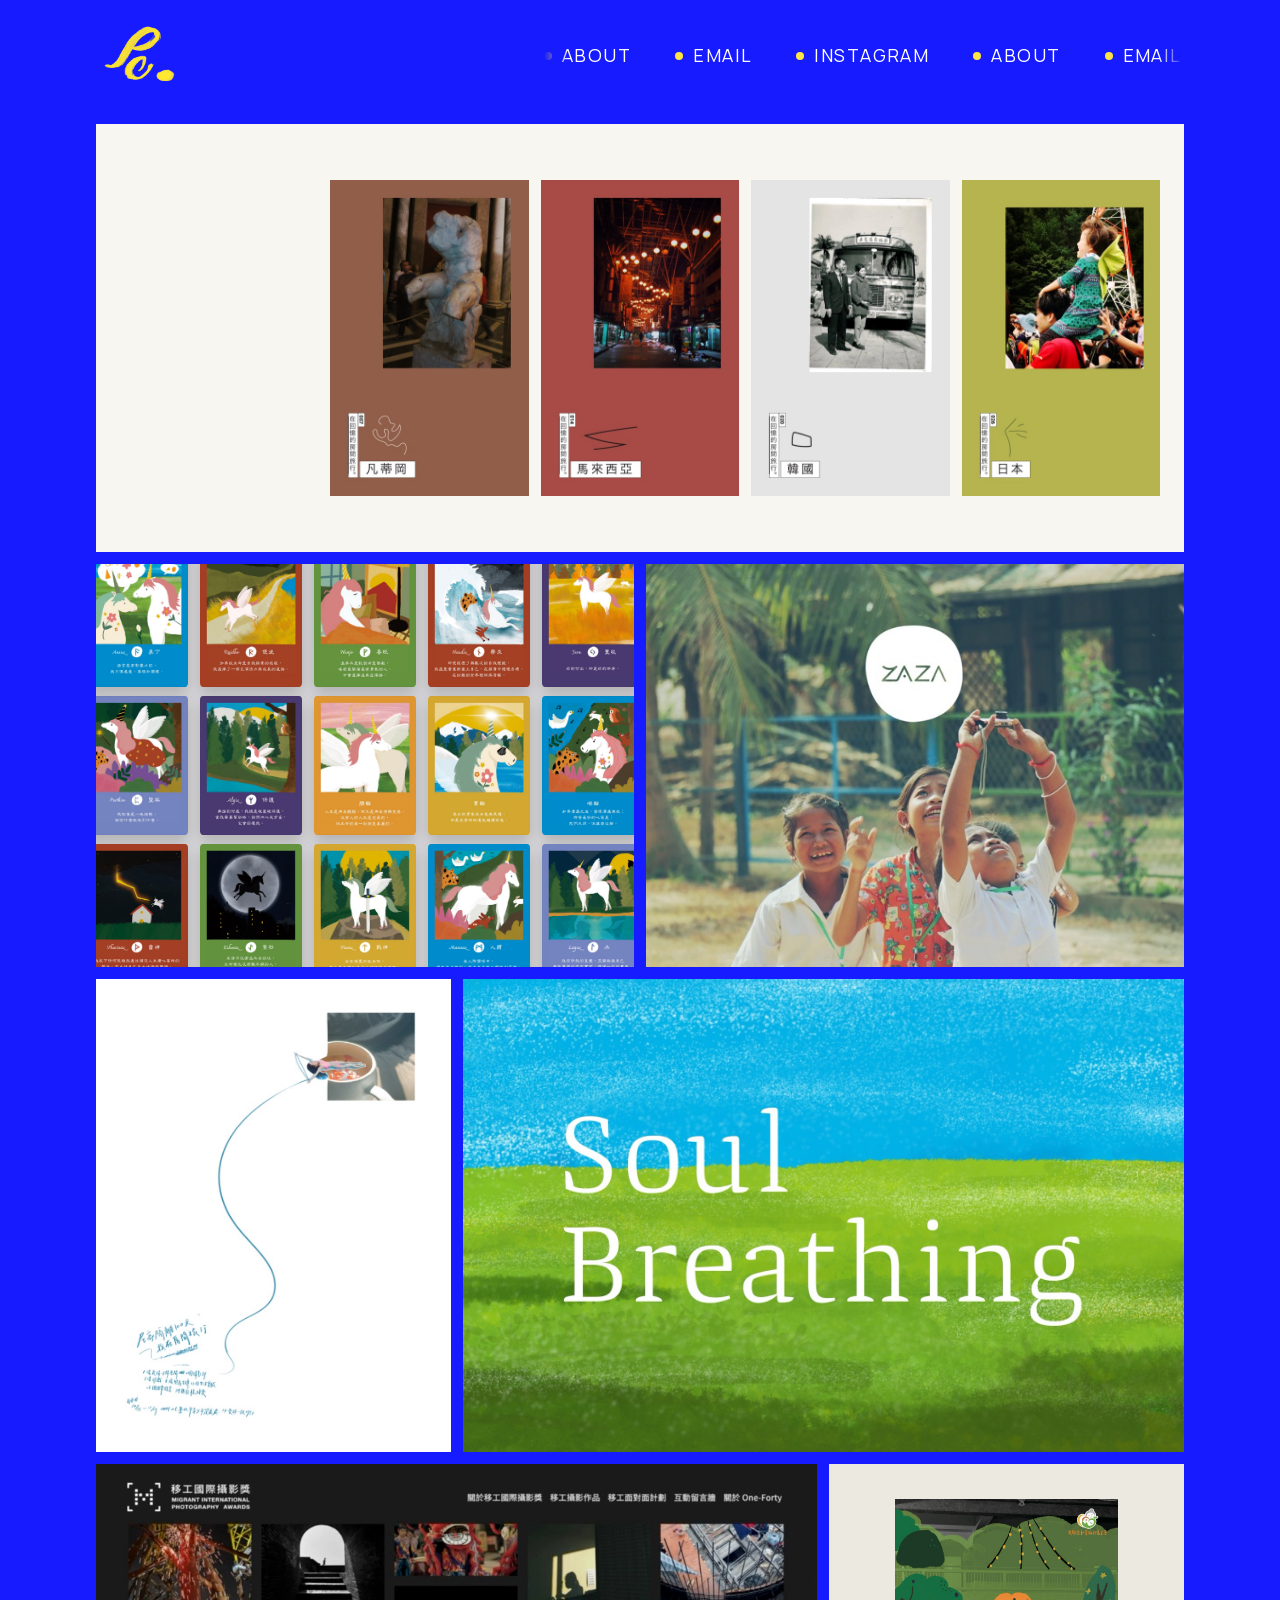
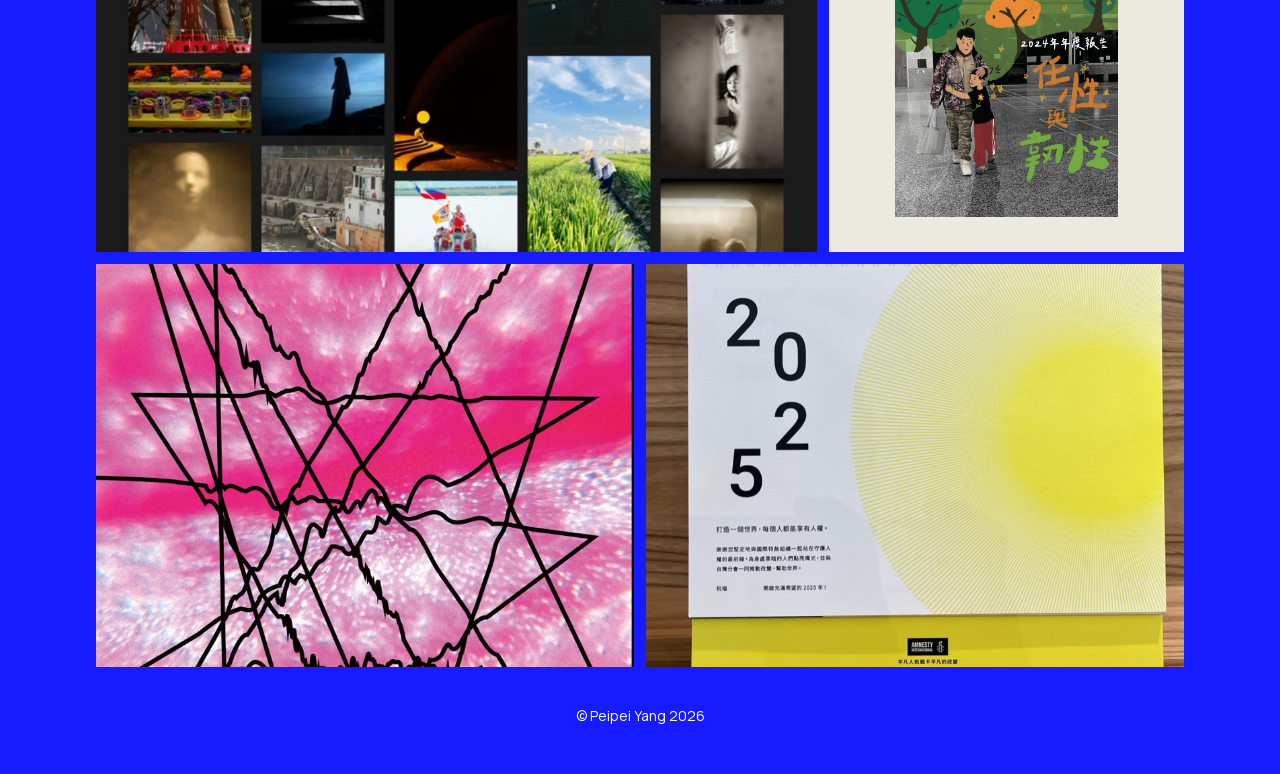
==== docs/index.html @ eb95b76c "Initial portfolio site (static build in docs/) Co-Authored-By: Claude Sonnet 5.5 <noreply@anthropic." ====
<!doctype html>
<html lang="en">
<head>
<meta charset="utf-8">
<meta name="viewport" content="width=device-width, initial-scale=1">
<title>Peipei — Chian-Pei Yang</title>
<meta name="description" content="Chian-Pei Yang (Peipei) is a visual artist and designer based in Taiwan, working across picture books, illustration, publications, exhibitions, and brand design.">
<meta name="theme-color" content="#171bff">
<meta property="og:title" content="Peipei — Chian-Pei Yang">
<meta property="og:description" content="Chian-Pei Yang (Peipei) is a visual artist and designer based in Taiwan, working across picture books, illustration, publications, exhibitions, and brand design.">
<meta property="og:type" content="website">
<link rel="icon" href="assets/brand/favicon.png">
<link rel="stylesheet" href="style.css?v=1795450305">
</head>
<body class="page-home">
<a class="skip-link" href="#main">Skip to content</a>
<header class="site-header"><a class="brand" href="./" aria-label="Peipei, home"><img class="pe" src="assets/brand/pe-still.png" width="88" height="88" alt=""><img class="pe pe-anim" src="assets/brand/pe.gif?v=3" width="88" height="88" alt="" decoding="async"></a><nav class="nav marquee" aria-label="Main"><div class="marquee-track"><div class="marquee-group"><a href="about/"><span class="dot"></span>ABOUT</a><a href="mailto:balalapei@gmail.com"><span class="dot"></span>EMAIL</a><a href="https://www.instagram.com/balalapei/" target="_blank" rel="noopener"><span class="dot"></span>INSTAGRAM</a></div><div class="marquee-group" aria-hidden="true"><a href="about/" tabindex="-1"><span class="dot"></span>ABOUT</a><a href="mailto:balalapei@gmail.com" tabindex="-1"><span class="dot"></span>EMAIL</a><a href="https://www.instagram.com/balalapei/" target="_blank" rel="noopener" tabindex="-1"><span class="dot"></span>INSTAGRAM</a></div><div class="marquee-group" aria-hidden="true"><a href="about/" tabindex="-1"><span class="dot"></span>ABOUT</a><a href="mailto:balalapei@gmail.com" tabindex="-1"><span class="dot"></span>EMAIL</a><a href="https://www.instagram.com/balalapei/" target="_blank" rel="noopener" tabindex="-1"><span class="dot"></span>INSTAGRAM</a></div><div class="marquee-group" aria-hidden="true"><a href="about/" tabindex="-1"><span class="dot"></span>ABOUT</a><a href="mailto:balalapei@gmail.com" tabindex="-1"><span class="dot"></span>EMAIL</a><a href="https://www.instagram.com/balalapei/" target="_blank" rel="noopener" tabindex="-1"><span class="dot"></span>INSTAGRAM</a></div></div></nav></header>
<main id="main">
<h1 class="sr-only">Chian-Pei Yang — Visual artist and designer based in Taiwan</h1><section class="home-grid" aria-label="Work"><div class="home-row"><a class="tile feature" style="grid-column:span 12;--ar:3/1" href="travelling-in-my-room/"><span class="media covers" data-covers="assets/home/cover-01.jpg,assets/home/cover-02.jpg,assets/home/cover-03.jpg,assets/home/cover-04.jpg,assets/home/cover-05.jpg,assets/home/cover-06.jpg,assets/home/cover-07.jpg,assets/home/cover-08.jpg,assets/home/cover-09.jpg,assets/home/cover-10.jpg,assets/home/cover-11.jpg,assets/home/cover-12.jpg,assets/home/cover-13.jpg,assets/home/cover-14.jpg,assets/home/cover-15.jpg,assets/home/cover-16.jpg,assets/home/cover-17.jpg,assets/home/cover-18.jpg,assets/home/cover-19.jpg,assets/home/cover-20.jpg,assets/home/cover-21.jpg,assets/home/cover-22.jpg,assets/home/cover-23.jpg,assets/home/cover-24.jpg,assets/home/cover-25.jpg,assets/home/cover-26.jpg,assets/home/cover-27.jpg,assets/home/cover-28.jpg,assets/home/cover-29.jpg" role="img" aria-label="Several of the books laid out on a table"><span class="book"><img class="on" src="assets/home/cover-01.jpg" alt="" width="420" height="668" fetchpriority="high"><img class="off" alt="" width="420" height="668" aria-hidden="true"></span><span class="book"><img class="on" src="assets/home/cover-07.jpg" alt="" width="420" height="668" ><img class="off" alt="" width="420" height="668" aria-hidden="true"></span><span class="book"><img class="on" src="assets/home/cover-13.jpg" alt="" width="420" height="668" ><img class="off" alt="" width="420" height="668" aria-hidden="true"></span><span class="book"><img class="on" src="assets/home/cover-19.jpg" alt="" width="420" height="668" ><img class="off" alt="" width="420" height="668" aria-hidden="true"></span><span class="book"><img class="on" src="assets/home/cover-25.jpg" alt="" width="420" height="668" ><img class="off" alt="" width="420" height="668" aria-hidden="true"></span></span><span class="label">Travelling in My Room | Art · Book design</span></a></div><div class="home-row"><a class="tile" style="grid-column:span 6;--ar:4/3" href="rune-cards/"><span class="media"><span class="comp grid" style="--ar:4/3;background:#d8d8dc" role="img" aria-label="Rune Healing Cards laid out in three rows"><span class="cf-card" style="--w:19%;--x:-1.90%;--y:-3.83%;--r:0deg"><img src="assets/home/rune-01-480.jpg" alt="" width="480" height="652" loading="lazy"></span><span class="cf-card" style="--w:19%;--x:19.30%;--y:-3.83%;--r:0deg"><img src="assets/home/rune-02-480.jpg" alt="" width="480" height="652" loading="lazy"></span><span class="cf-card" style="--w:19%;--x:40.50%;--y:-3.83%;--r:0deg"><img src="assets/home/rune-03-480.jpg" alt="" width="480" height="652" loading="lazy"></span><span class="cf-card" style="--w:19%;--x:61.70%;--y:-3.83%;--r:0deg"><img src="assets/home/rune-04-480.jpg" alt="" width="480" height="652" loading="lazy"></span><span class="cf-card" style="--w:19%;--x:82.90%;--y:-3.83%;--r:0deg"><img src="assets/home/rune-05-480.jpg" alt="" width="480" height="652" loading="lazy"></span><span class="cf-card" style="--w:19%;--x:-1.90%;--y:32.79%;--r:0deg"><img src="assets/home/rune-06-480.jpg" alt="" width="480" height="652" loading="lazy"></span><span class="cf-card" style="--w:19%;--x:19.30%;--y:32.79%;--r:0deg"><img src="assets/home/rune-07-480.jpg" alt="" width="480" height="652" loading="lazy"></span><span class="cf-card" style="--w:19%;--x:40.50%;--y:32.79%;--r:0deg"><img src="assets/home/rune-09-480.jpg" alt="" width="480" height="652" loading="lazy"></span><span class="cf-card" style="--w:19%;--x:61.70%;--y:32.79%;--r:0deg"><img src="assets/home/rune-10-480.jpg" alt="" width="480" height="652" loading="lazy"></span><span class="cf-card" style="--w:19%;--x:82.90%;--y:32.79%;--r:0deg"><img src="assets/home/rune-11-480.jpg" alt="" width="480" height="652" loading="lazy"></span><span class="cf-card" style="--w:19%;--x:-1.90%;--y:69.41%;--r:0deg"><img src="assets/home/rune-15-480.jpg" alt="" width="480" height="652" loading="lazy"></span><span class="cf-card" style="--w:19%;--x:19.30%;--y:69.41%;--r:0deg"><img src="assets/home/rune-20-480.jpg" alt="" width="480" height="652" loading="lazy"></span><span class="cf-card" style="--w:19%;--x:40.50%;--y:69.41%;--r:0deg"><img src="assets/home/rune-22-480.jpg" alt="" width="480" height="652" loading="lazy"></span><span class="cf-card" style="--w:19%;--x:61.70%;--y:69.41%;--r:0deg"><img src="assets/home/rune-25-480.jpg" alt="" width="480" height="652" loading="lazy"></span><span class="cf-card" style="--w:19%;--x:82.90%;--y:69.41%;--r:0deg"><img src="assets/home/rune-26-480.jpg" alt="" width="480" height="652" loading="lazy"></span></span></span><span class="label">Rune Healing Cards | Art · Illustration</span></a><a class="tile" style="grid-column:span 6;--ar:4/3" href="zaza/"><span class="media"><img src="assets/zaza/cover-2000.jpg" srcset="assets/zaza/cover-800.jpg 800w, assets/zaza/cover-1600.jpg 1600w, assets/zaza/cover-2000.jpg 2000w" sizes="(min-width: 900px) 50vw, 100vw" width="2000" height="1245" alt="" loading="lazy" decoding="async"></span><span class="label">ZAZA Photobook | Design</span></a></div><div class="home-row"><a class="tile" style="grid-column:span 4;--ar:3/4" href="exhibition-visual-design/"><span class="media"><img src="assets/exhibition-visual-design/cover-1875.jpg" srcset="assets/exhibition-visual-design/cover-800.jpg 800w, assets/exhibition-visual-design/cover-1600.jpg 1600w, assets/exhibition-visual-design/cover-1875.jpg 1875w" sizes="(min-width: 900px) 33vw, 100vw" width="1875" height="2500" alt="" loading="lazy" decoding="async"></span><span class="label">Exhibition Visual Design | Design</span></a><a class="tile fill" style="grid-column:span 8;--ar:3/4" href="soul-breathing/"><span class="media"><img src="assets/soul-breathing/cover-2048.jpg" srcset="assets/soul-breathing/cover-800.jpg 800w, assets/soul-breathing/cover-1600.jpg 1600w, assets/soul-breathing/cover-2048.jpg 2048w" sizes="(min-width: 900px) 67vw, 100vw" width="2048" height="2048" alt="" loading="lazy" decoding="async"></span><span class="label">Soul Breathing | Art</span></a></div><div class="home-row"><a class="tile" style="grid-column:span 8;--ar:1280/688" href="migrant-voice-ui/"><span class="media"><video class="autovid" muted loop playsinline preload="none" poster="assets/migrant-voice/wall-loop.jpg" aria-label="The photo wall of the website scrolling" ><source src="assets/migrant-voice/wall-loop.mp4" type="video/mp4"></video></span><span class="label">One-Forty Voice of Migrant Web | Design · Digital</span></a><a class="tile fill" style="grid-column:span 4;--ar:1280/688" href="chen-chou-foundation/"><span class="media padded" style="background:#ece9e1"><img src="assets/chen-chou-foundation/cover-988.jpg" srcset="assets/chen-chou-foundation/cover-800.jpg 800w, assets/chen-chou-foundation/cover-988.jpg 988w" sizes="(min-width: 900px) 33vw, 100vw" width="988" height="1406" alt="" loading="lazy" decoding="async"></span><span class="label">Chen Chou Foundation | Design</span></a></div><div class="home-row"><a class="tile" style="grid-column:span 6;--ar:4/3" href="microscopic-explorations/"><span class="media"><img src="assets/microscopic-explorations/cover-1680.jpg" srcset="assets/microscopic-explorations/cover-800.jpg 800w, assets/microscopic-explorations/cover-1600.jpg 1600w, assets/microscopic-explorations/cover-1680.jpg 1680w" sizes="(min-width: 900px) 50vw, 100vw" width="1680" height="2400" alt="" loading="lazy" decoding="async"></span><span class="label">Microscopic Explorations | Art</span></a><a class="tile" style="grid-column:span 6;--ar:4/3" href="amnesty-calendar/"><span class="media"><img src="assets/amnesty-calendar/cover-1340.jpg" srcset="assets/amnesty-calendar/cover-800.jpg 800w, assets/amnesty-calendar/cover-1340.jpg 1340w" sizes="(min-width: 900px) 50vw, 100vw" width="1340" height="1230" alt="" loading="lazy" decoding="async"></span><span class="label">Amnesty International Taiwan | Design</span></a></div></section>
</main>
<footer class="site-footer">© Peipei Yang 2026</footer>
<script src="main.js?v=1795450305" defer></script>
</body>
</html>
---- docs/style.css ----
@font-face{font-family:'Cormorant Garamond';font-style:normal;font-weight:500;font-display:swap;src:url(fonts/CormorantGaramond-500-latin.woff2) format('woff2');unicode-range:U+0000-00FF, U+0131, U+0152-0153, U+02BB-02BC, U+02C6, U+02DA, U+02DC, U+0304, U+0308, U+0329, U+2000-206F, U+20AC, U+2122, U+2191, U+2193, U+2212, U+2215, U+FEFF, U+FFFD}
@font-face{font-family:'Manrope';font-style:normal;font-weight:400;font-display:swap;src:url(fonts/Manrope-400-latin.woff2) format('woff2');unicode-range:U+0000-00FF, U+0131, U+0152-0153, U+02BB-02BC, U+02C6, U+02DA, U+02DC, U+0304, U+0308, U+0329, U+2000-206F, U+20AC, U+2122, U+2191, U+2193, U+2212, U+2215, U+FEFF, U+FFFD}
@font-face{font-family:'Manrope';font-style:normal;font-weight:600;font-display:swap;src:url(fonts/Manrope-600-latin.woff2) format('woff2');unicode-range:U+0000-00FF, U+0131, U+0152-0153, U+02BB-02BC, U+02C6, U+02DA, U+02DC, U+0304, U+0308, U+0329, U+2000-206F, U+20AC, U+2122, U+2191, U+2193, U+2212, U+2215, U+FEFF, U+FFFD}
:root {
  --bg: #f7f6f1;
  --blue: #171bff;
  --yellow: #ffe546;
  --ink: #1a1b3a;
  --mute: #4a4b6e;
  --white: #ffffff;
  --pad: clamp(20px, 10vw, 260px); /* inner pages: content is 80% of the screen width */
  --pad-home: clamp(20px, 7.5vw, 200px); /* home: 85% */
  --serif: 'Cormorant Garamond', Georgia, 'Times New Roman', serif;
  --sans: 'Manrope', system-ui, -apple-system, 'Segoe UI', sans-serif;
  --header-h: 112px;
  --logo: 88px;
}
* { box-sizing: border-box; }
html { -webkit-text-size-adjust: 100%; }
body {
  margin: 0;
  background: var(--bg);
  color: var(--ink);
  font: 400 16px/1.8 var(--sans);
  -webkit-font-smoothing: antialiased;
}
body.page-about { background: var(--white); }
img, video { display: block; max-width: 100%; height: auto; }
a { color: inherit; }
p { margin: 0; }
h1, h2, h3 { margin: 0; font-weight: 500; }
:focus-visible { outline: 3px solid var(--yellow); outline-offset: 3px; }
.skip-link { position: absolute; left: -999px; top: 0; background: var(--white); color: var(--blue); padding: 8px 14px; z-index: 100; }
.skip-link:focus { left: 8px; top: 8px; }

/* ---------- header ---------- */
.site-header {
  background: var(--blue);
  height: var(--header-h);
  padding: 0 var(--pad);
  display: flex;
  align-items: center;
  gap: 24px;
  position: relative;
  z-index: 20;
}
.brand { position: relative; display: block; width: var(--logo); height: var(--logo); flex: none; }
.brand .pe { position: absolute; inset: 0; width: 100%; height: 100%; object-fit: contain; }

/* scrolling nav (same idea as yuehyueh.co): the links drift right-to-left and pause on hover */
.marquee { flex: 1 1 0; max-width: 640px; margin-left: auto; min-width: 0; overflow: hidden; position: relative;
  -webkit-mask-image: linear-gradient(90deg, transparent, #000 4%, #000 96%, transparent);
  mask-image: linear-gradient(90deg, transparent, #000 4%, #000 96%, transparent); }
.marquee-track { display: flex; width: max-content; animation: marquee 14s linear infinite; will-change: transform; }
.marquee:hover .marquee-track, .marquee:focus-within .marquee-track { animation-play-state: paused; }
.marquee-group { display: flex; flex: none; }
.marquee-group a { color: var(--white); text-decoration: none; display: inline-flex; align-items: center; gap: 10px;
  font-size: 18px; line-height: 1.4; letter-spacing: .08em; padding-right: 44px; white-space: nowrap; }
.marquee-group a:hover, .marquee-group a:focus-visible { text-decoration: underline; text-underline-offset: 5px; }
.marquee .dot { width: 8px; height: 8px; border-radius: 50%; background: var(--yellow); flex: none; }
@keyframes marquee { to { transform: translateX(-25%); } }

/* ---------- shared ---------- */
.wrap { padding-left: var(--pad); padding-right: var(--pad); }
.serif { font-family: var(--serif); font-weight: 500; }
.blue { color: var(--blue); }
.meta { font-size: 14px; letter-spacing: .04em; line-height: 1.35; color: var(--blue); }
figure { margin: 0; }
figure img { width: 100%; border-radius: 0; }

.site-footer { text-align: center; padding: 24px var(--pad) 48px; font-size: 14px; line-height: 1.35; color: var(--mute); }

/* ---------- home ---------- */
body.page-home { background: var(--blue); color: var(--white); }
body.page-home .site-header { padding: 0 var(--pad-home); }
body.page-home .site-footer { color: var(--white); padding-top: 40px; }
.sr-only { position: absolute; width: 1px; height: 1px; overflow: hidden; clip: rect(0 0 0 0); white-space: nowrap; }
.home-grid { padding: 12px var(--pad-home) 0; display: flex; flex-direction: column; gap: 12px; }
.home-row { display: grid; grid-template-columns: repeat(12, minmax(0, 1fr)); gap: 12px; align-items: stretch; }
.tile { position: relative; display: flex; flex-direction: column; color: var(--white); text-decoration: none; }
.tile .media { position: relative; display: block; overflow: hidden; aspect-ratio: var(--ar); background: rgba(255, 255, 255, .12); }
.tile.fill .media { aspect-ratio: auto; flex: 1; }
.tile .media.padded > img { inset: 9% 12%; width: 76%; height: 82%; object-fit: contain; }
.tile .media > img { position: absolute; inset: 0; width: 100%; height: 100%; object-fit: cover; transition: transform .6s ease; }
a.tile:hover .media > img, a.tile:focus-visible .media > img { transform: scale(1.02); }
/* hover caption: a small pill that fades in at the bottom-left of the image (as on roingchen.com) */
.tile .label { position: absolute; left: 20px; bottom: 10px; max-width: calc(100% - 40px); padding: 5px 12px; border-radius: 15px;
  background: var(--yellow); color: var(--blue); font-size: 15px; line-height: 1.4; opacity: 0; transition: opacity .4s; pointer-events: none; }
.tile:hover .label, .tile:focus-visible .label, .tile.empty .label { opacity: 1; }
.tile.empty .media { border: 1px dashed rgba(255, 255, 255, .55); }
.tile.empty .no { position: absolute; top: 12px; left: 16px; font-family: var(--serif); font-size: 40px; line-height: 1; color: var(--yellow); }

/* animated hero: five books that swap covers one at a time */
.media.covers { position: relative; overflow: hidden; aspect-ratio: auto; width: 100%; background: #f7f6f1; display: flex; justify-content: center; align-items: center; gap: 12px; padding: 56px 24px; }
.media.flatlay, .comp { background-color: #efede8;
  background-image: repeating-linear-gradient(0deg, rgba(60, 50, 30, .018) 0 1px, transparent 1px 3px), repeating-linear-gradient(90deg, rgba(60, 50, 30, .018) 0 1px, transparent 1px 3px); }
.comp { position: relative; display: block; overflow: hidden; aspect-ratio: var(--ar, 4 / 3); }
.fl-grid { position: absolute; left: -20%; top: -30%; width: 140%; display: grid; grid-template-columns: repeat(5, 1fr); gap: 3%; transform: rotate(-11deg); transform-origin: center; }
.fl-card, .cf-card { display: block; aspect-ratio: 595 / 808; border-radius: 3%; overflow: hidden; box-shadow: 0 6px 14px rgba(40, 30, 20, .22); background: #ddd; }
.fl-card img, .cf-card img { display: block; width: 100%; height: 100%; object-fit: cover; }
.fl-box { display: block; aspect-ratio: 595 / 808; transform: scale(1.32); position: relative; z-index: 2; border-radius: 1.5%; overflow: hidden; box-shadow: 0 14px 30px rgba(40, 30, 20, .4); }
.fl-box img { display: block; width: 100%; height: 100%; object-fit: cover; }
.cf-card { position: absolute; width: var(--w); left: var(--x); top: var(--y); transform: rotate(var(--r, 0deg)); transform-origin: var(--o, 50% 50%); }
.book { position: relative; flex: 1 1 0; min-width: 0; max-width: 260px; aspect-ratio: 420 / 668; }
.book img { position: absolute; inset: 0; width: 100%; height: 100%; object-fit: cover; opacity: 0; transition: opacity .9s ease; }
.book img.on { opacity: 1; }


/* ---------- project page ---------- */
.backlink { padding: 28px var(--pad) 0; font-size: 15px; line-height: 1.35; }
.backlink a { color: var(--blue); text-decoration: none; }
.backlink a:hover { text-decoration: underline; text-underline-offset: 4px; }
.project-head { display: grid; grid-template-columns: minmax(0, 1fr) minmax(0, 1fr); gap: 48px; align-items: end; padding: 28px var(--pad) 44px; }
.project-head h1 { font-family: var(--serif); font-weight: 500; font-size: clamp(52px, 6.25vw, 90px); line-height: .86; letter-spacing: -.025em; color: var(--blue); }
.project-head .intro { display: flex; flex-direction: column; gap: 20px; padding-bottom: 8px; }
.project-head .intro p:not(.status):not(.meta) { font-size: 20px; line-height: 1.6; }
.status { align-self: flex-start; font-size: 13px; letter-spacing: .06em; text-transform: uppercase; color: var(--blue); border: 1px solid var(--blue); border-radius: 999px; padding: 2px 12px; line-height: 1.6; }
.project-head h1.title-sm { font-size: clamp(44px, 5vw, 72px); }
.project-head h1.title-md { font-size: clamp(48px, 5.55vw, 80px); }
.hero { padding: 0 var(--pad); }
.info { display: grid; grid-template-columns: 366fr 762fr; gap: 56px; padding: 96px var(--pad) 44px; }
.info h2 { font-family: var(--serif); font-size: clamp(32px, 3.33vw, 48px); line-height: 1; color: var(--blue); }
.info .body { max-width: 620px; display: flex; flex-direction: column; gap: 18px; line-height: 1.8; }
.small-lines { font-size: 14px; line-height: 1.9; margin-top: 18px; }
.small-lines strong, .credits strong { font-weight: 600; }
.block { padding: 0 var(--pad); margin-top: 32px; }
.block.wide figure { margin-left: auto; margin-right: auto; }
.block.offset figure { margin-left: auto; }
.block.row { display: grid; grid-template-columns: repeat(var(--cols, 2), minmax(0, 1fr)); gap: 20px; align-items: start; }
.block.intro { margin-top: 0; padding-top: 88px; padding-bottom: 8px; display: flex; flex-direction: column; gap: 16px; }
.block.intro h2 { font-family: var(--serif); font-size: clamp(32px, 3.33vw, 48px); line-height: 1; color: var(--blue); }
.block.intro p { max-width: 520px; font-size: 17px; line-height: 1.7; }
.panel-box { display: flex; align-items: center; justify-content: center; aspect-ratio: var(--ar, 1184 / 360); padding: 2%; }
.panel-box img { width: 41%; height: auto; max-height: 100%; object-fit: contain; }
.cardgrid { display: grid; grid-template-columns: repeat(5, minmax(0, 1fr)); gap: 20px 16px; }
.cg-card { display: block; border-radius: 3%; overflow: hidden; box-shadow: 0 3px 9px rgba(40, 30, 20, .16); aspect-ratio: 595 / 808; background: #ddd; }
.cg-card img { display: block; width: 100%; height: 100%; object-fit: cover; }
.swatches { display: grid; grid-template-columns: repeat(4, minmax(0, 1fr)); gap: 20px; }
.swatch { display: flex; flex-direction: column; gap: 10px; }
.swatch .chip { display: block; height: 140px; }
.swlabel { font-size: 13px; line-height: 1.4; }
.mock-box { display: flex; align-items: center; justify-content: center; gap: 6.1%; aspect-ratio: 1184 / 640; }
.mock-im { display: block; }
.mock-im img { width: 100%; height: auto; }
.hero-covers { margin-top: 0; }
.credits { display: grid; grid-template-columns: minmax(0, 1fr) minmax(0, 1fr); gap: 56px; padding: 96px var(--pad) 40px; font-size: 14px; line-height: 1.9; }
.prevnext { display: flex; justify-content: space-between; gap: 24px; padding: 28px var(--pad); font-size: 16px; line-height: 1.4; }
.prevnext a { color: var(--blue); text-decoration: none; }
.prevnext a:hover { text-decoration: underline; text-underline-offset: 4px; }
.prevnext .next { margin-left: auto; text-align: right; }

/* videos */
.tile .media > video { position: absolute; inset: 0; width: 100%; height: 100%; object-fit: cover; }
.autovid { display: block; width: 100%; height: 100%; object-fit: cover; background: #000; transform: scale(1.02); } /* the 2% zoom hides the light edge line the screen recordings have */
.vidblock figure { overflow: hidden; }
.vidblock figure { aspect-ratio: var(--ar, 16 / 9); background: #000; }
.vidblock.bleed { padding-left: 0; padding-right: 0; }
/* laptop and phone drawn in CSS: thin bezels, camera, aluminium base; the phone overlaps the laptop's lower right */
.devices .stage { position: relative; padding-bottom: 5%; }
.laptop { width: 84%; margin: 0; }
.devices.solo .laptop { width: 100%; }
.laptop .lid { position: relative; background: #0b0b0d; border-radius: 12px 12px 3px 3px; padding: 1.1% 1.1% 1.5%; box-shadow: inset 0 0 0 1px #3a3a3e; }
.laptop .lscreen { aspect-ratio: var(--ar); background: #000; border-radius: 4px; overflow: hidden; }
.laptop .cam { position: absolute; left: 50%; top: .55%; width: 5px; height: 5px; margin-left: -2px; border-radius: 50%; background: #25252a; }
.laptop .lbase { position: relative; height: 13px; margin: 0 -4%; background: linear-gradient(#d9d9dc 0, #b4b4b9 55%, #8c8c92 100%); border-radius: 0 0 16px 16px / 0 0 12px 12px; box-shadow: 0 18px 30px rgba(0, 0, 0, .55); }
.laptop .lbase i { position: absolute; left: 50%; top: 0; width: 14%; height: 5px; margin-left: -7%; background: #9d9da2; border-radius: 0 0 8px 8px; }
/* iPhone 16 style: thin titanium frame, Dynamic Island, side buttons */
.phone { position: absolute; right: 0; bottom: 0; width: 17%; margin: 0; padding: .5%; background: #101012;
  border-radius: 15% / 7.1%; box-shadow: inset 0 0 0 1.5px #6e6e74, 0 0 0 1px #2b2b2f, 0 22px 44px rgba(0, 0, 0, .65); }
.phone::before { content: ""; position: absolute; left: -1.6%; top: 14%; width: 1.6%; height: 5%; background: #3a3a3f; border-radius: 2px 0 0 2px;
  box-shadow: 0 130% 0 #3a3a3f, 0 250% 0 #3a3a3f; }
.phone::after { content: ""; position: absolute; right: -1.6%; top: 22%; width: 1.6%; height: 10%; background: #3a3a3f; border-radius: 0 2px 2px 0; }
.phone .pscreen { aspect-ratio: var(--ar); background: #000; border-radius: 12.6% / 6%; overflow: hidden; }
.phone .island { position: absolute; left: 50%; top: 2.2%; width: 28%; height: 2.6%; margin-left: -14%; background: #000; border-radius: 99px; z-index: 2; }
@media (max-width: 700px) {
  .laptop { width: 100%; }
  .phone { position: relative; width: 40%; margin: -12% 4% 0 auto; right: auto; }
  .devices .stage { padding-bottom: 0; }
}

/* dark project pages */
body.page-dark { background: #0a0a0a; color: #ececec; }
body.page-dark .backlink a, body.page-dark .prevnext a, body.page-dark .meta { color: var(--yellow); }
body.page-dark .project-head h1, body.page-dark .info h2, body.page-dark .block.intro h2 { color: #fff; }
body.page-dark .site-footer { color: #9a9a9e; }

/* photo carousel (crossfade) */
.carousel { position: relative; aspect-ratio: var(--ar, 3 / 2); overflow: hidden; background: #ddd; }
.carousel .slide { position: absolute; inset: 0; opacity: 0; transition: opacity 1s ease; }
.carousel .slide.on { opacity: 1; }
.carousel .slide img { width: 100%; height: 100%; object-fit: cover; }
.dots { position: absolute; left: 0; right: 0; bottom: 14px; display: flex; justify-content: center; gap: 10px; }
.dots button { width: 10px; height: 10px; padding: 0; border-radius: 50%; border: 0; background: rgba(255, 255, 255, .55); cursor: pointer; }
.dots button.on { background: var(--blue); box-shadow: 0 0 0 2px #fff; }

/* card fan: a hand of cards; one at a time is "drawn" up out of the fan, then slips back */
.stack { position: relative; aspect-ratio: 16 / 9; background: #15513e; overflow: hidden; --k: 1; --cw: 21%; }
.scard { position: absolute; left: 50%; top: 27%; width: var(--cw); aspect-ratio: 595 / 808; margin-left: calc(var(--cw) / -2);
  transform-origin: 50% 190%; transform: rotate(calc(var(--a) * var(--k))); transition: transform .9s cubic-bezier(.3, .7, .2, 1); cursor: pointer; }
.scard .face { position: absolute; inset: 0; display: block; border-radius: 3%; overflow: hidden; background: #234;
  box-shadow: 0 6px 18px rgba(0, 0, 0, .35); transition: transform .9s cubic-bezier(.3, .7, .2, 1), box-shadow .9s, filter .6s; transform-origin: 50% 70%; }
.scard .face img { width: 100%; height: 100%; object-fit: cover; }
.scard.drawn { transform: rotate(0deg); z-index: 50 !important; }
.scard.drawn .face { transform: translateY(-16%) scale(1.32); box-shadow: 0 18px 40px rgba(0, 0, 0, .5); }
.stack.has-drawn .scard:not(.drawn) .face { filter: brightness(.72); }
@media (max-width: 700px) {
  .stack { aspect-ratio: 4 / 3; --k: .8; --cw: 29%; }
  .scard { top: 24%; }
}

/* ---------- about: three columns with a small photo in the third (as on roingchen.com/about) ---------- */
.about-main { display: grid; grid-template-columns: minmax(0, 1fr) minmax(0, 1.15fr) minmax(0, .85fr);
  grid-template-areas: "head bio photo" "ed exp proj"; column-gap: clamp(24px, 3.4vw, 48px); row-gap: clamp(44px, 6vw, 80px);
  align-items: start; padding: clamp(32px, 5.6vw, 72px) var(--pad) clamp(56px, 7.5vw, 96px); }
.ag-head { grid-area: head; display: flex; flex-direction: column; gap: 16px; }
.ag-bio { grid-area: bio; }
.portrait { grid-area: photo; width: 100%; aspect-ratio: 3 / 4; background: #eeeef1; display: flex; align-items: center; justify-content: center; color: var(--mute); font-size: 14px; letter-spacing: .04em; }
.portrait img { width: 100%; height: 100%; object-fit: cover; object-position: 50% 50%; }
.s-ed { grid-area: ed; } .s-exp { grid-area: exp; } .s-proj { grid-area: proj; }
.ag-head h1 { font-family: var(--serif); font-size: clamp(40px, 4.4vw, 64px); line-height: .9; letter-spacing: -.025em; color: var(--blue); }
.ag-head .name { font-size: 18px; line-height: 1.5; margin-top: 8px; }
.ag-head .sub { line-height: 1.6; }
.ag-head .role { font-size: 14px; line-height: 1.6; color: var(--mute); margin-top: -8px; }
.links { display: flex; flex-direction: column; gap: 4px; margin-top: 8px; }
.links a { color: var(--blue); text-decoration: underline; text-underline-offset: 4px; width: fit-content; }
.bio { display: flex; flex-direction: column; gap: 16px; }
.about-section { display: flex; flex-direction: column; gap: 14px; border-top: 1px solid #d9d9e3; padding-top: 14px; }
.about-section h2 { font-family: var(--serif); font-size: 26px; line-height: 1; color: var(--blue); margin-bottom: 4px; }
.row { display: flex; flex-direction: column; gap: 2px; }
.row .t { font-size: 15px; font-weight: 600; line-height: 1.45; }
.row .d { font-size: 14px; line-height: 1.6; color: var(--mute); }
.row .t a { color: var(--blue); text-underline-offset: 4px; }

/* ---------- responsive ---------- */
@media (max-width: 900px) {
  .project-head { grid-template-columns: 1fr; gap: 20px; padding: 20px var(--pad) 28px; align-items: start; }
  .info { grid-template-columns: 1fr; gap: 16px; padding-top: 56px; }
  .credits { grid-template-columns: 1fr; gap: 16px; padding-top: 56px; }
  .about-main { grid-template-columns: minmax(0, 1fr) minmax(0, 1fr); grid-template-areas: "head photo" "bio bio" "ed exp" "proj proj"; }
}
@media (max-width: 700px) {
  :root { --header-h: 72px; --logo: 56px; --pad: clamp(20px, 6vw, 40px); --pad-home: clamp(16px, 4vw, 28px); }
  body { font-size: 16px; line-height: 1.8; }
  .marquee-group a { font-size: 16px; padding-right: 40px; }
  .home-row { grid-template-columns: 1fr; }
  .home-row .tile { grid-column: auto !important; }
  .home-row .tile .media { aspect-ratio: 4 / 3; }
  .home-row .tile.fill .media { aspect-ratio: 4 / 3; flex: none; }
  .media.covers { aspect-ratio: auto; padding: 28px 14px; gap: 8px; }
  .book:nth-child(n+4) { display: none; }
  .project-head .intro p:not(.status):not(.meta) { font-size: 17px; }
  .meta { font-size: 13px; }
  .small-lines, .credits { font-size: 14px; }
  .block.row { grid-template-columns: minmax(0, 1fr); gap: 24px; }
  .swatches { grid-template-columns: repeat(2, minmax(0, 1fr)); }
  .cardgrid { grid-template-columns: repeat(3, minmax(0, 1fr)); gap: 12px; }
  .swatch .chip { height: 96px; }
  .block.row[style*="--cols:3"], .block.row[style*="--cols:5"] { grid-template-columns: repeat(2, minmax(0, 1fr)); gap: 16px; }
  .block.wide figure, .block.offset figure { width: 100% !important; }
  .block.intro { padding-top: 56px; }
  .block.intro p { font-size: 16px; }
  .prevnext { font-size: 14px; }
  .about-main { grid-template-columns: minmax(0, 1fr); grid-template-areas: "head" "photo" "bio" "ed" "exp" "proj"; }
  .portrait { max-width: 240px; }
  .ag-head h1 { font-size: 48px; }
}
@media (prefers-reduced-motion: reduce) {
  .brand .pe-anim { display: none; }
  .tile .media > img, .tile .label { transition: none; }
}

/* touch and small screens have no hover: show the caption under the image */
@media (hover: none), (max-width: 700px) {
  .tile .label { position: static; opacity: 1; background: none; color: var(--white); padding: 8px 0 0; max-width: none; border-radius: 0; font-size: 14px; letter-spacing: .02em; }
}
@media (prefers-reduced-motion: reduce) {
  .marquee-track { animation: none; }
  .marquee { -webkit-mask-image: none; mask-image: none; overflow: visible; }
  .marquee-group[aria-hidden="true"] { display: none; }
  .book img { transition: none; }
  .carousel .slide, .scard, .scard .face { transition: none; }
  .autovid { }
}
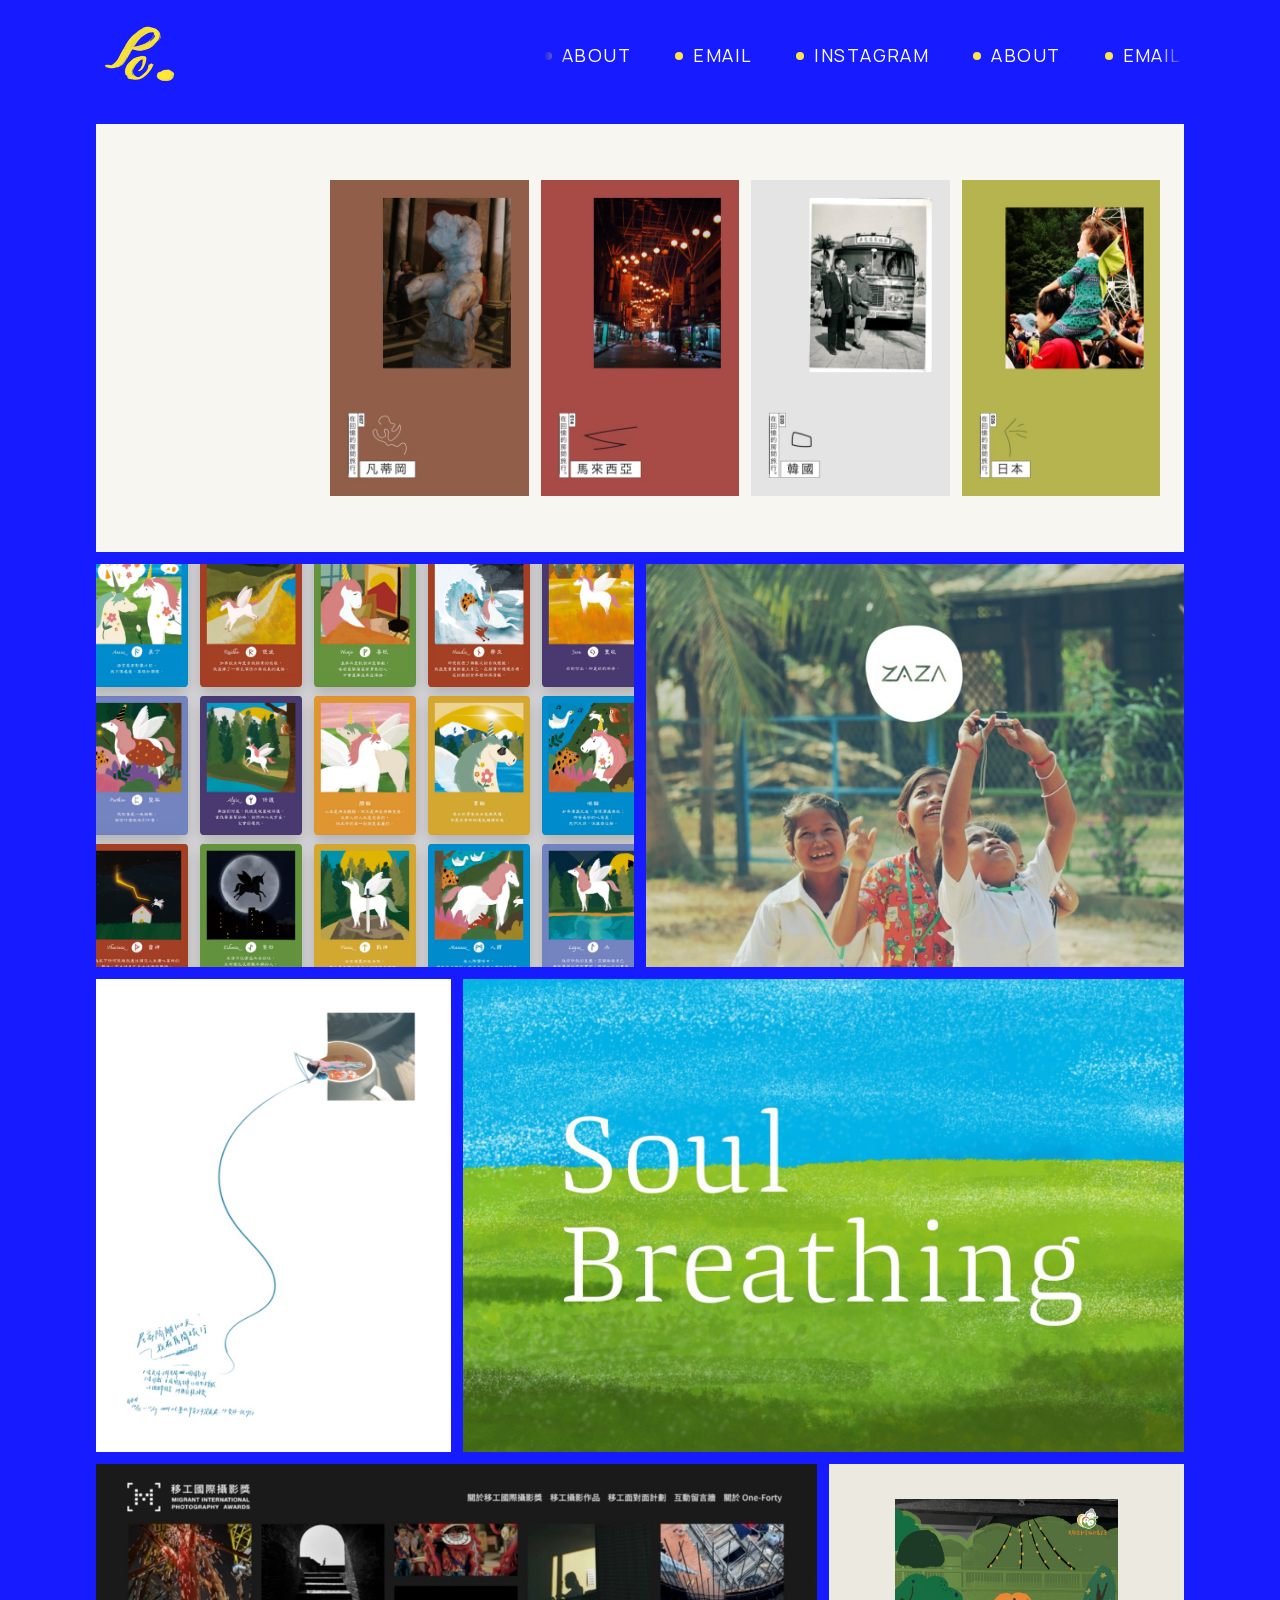
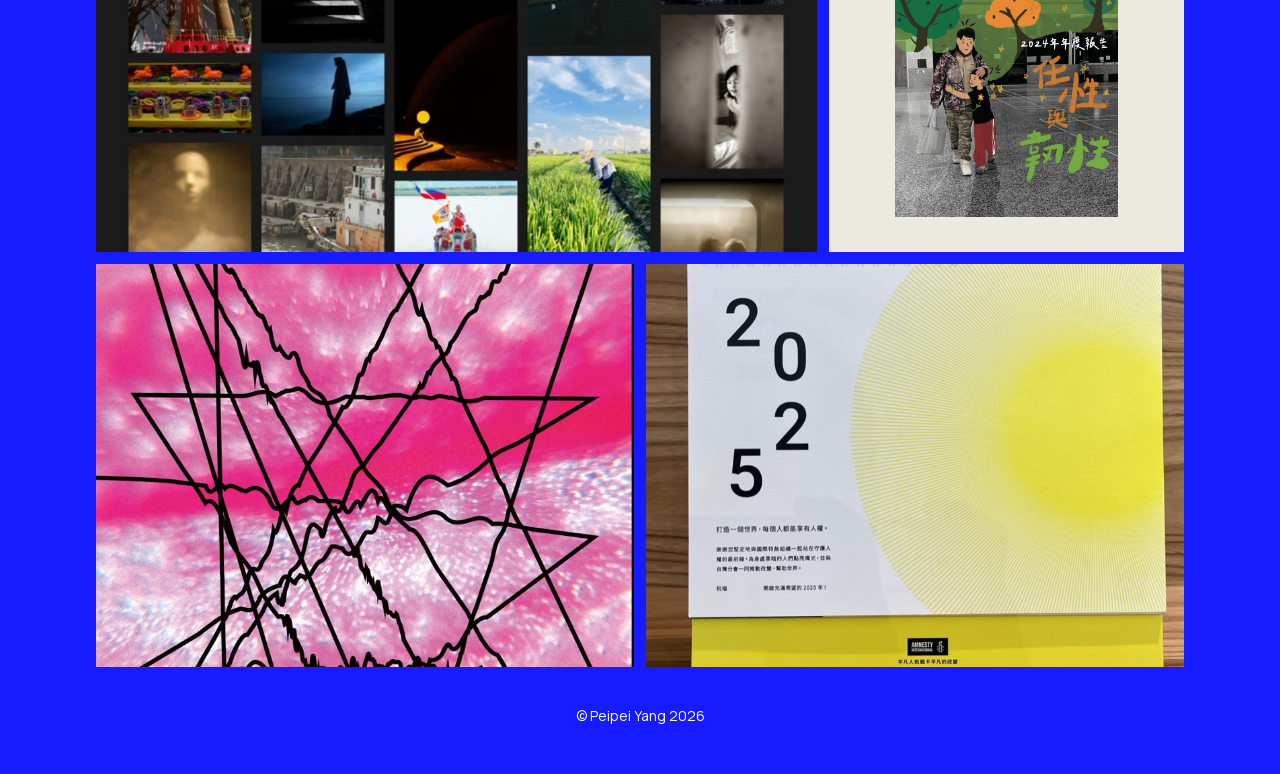
==== commit 43479baa: "Compress site: smaller videos, logo GIF and image variants Co-Authored-By: Claude Sonnet 5.5 <norepl" ====
--- a/docs/index.html
+++ b/docs/index.html
@@ -10,15 +10,15 @@
 <meta property="og:description" content="Chian-Pei Yang (Peipei) is a visual artist and designer based in Taiwan, working across picture books, illustration, publications, exhibitions, and brand design.">
 <meta property="og:type" content="website">
 <link rel="icon" href="assets/brand/favicon.png">
-<link rel="stylesheet" href="style.css?v=1795450305">
+<link rel="stylesheet" href="style.css?v=1795452958">
 </head>
 <body class="page-home">
 <a class="skip-link" href="#main">Skip to content</a>
 <header class="site-header"><a class="brand" href="./" aria-label="Peipei, home"><img class="pe" src="assets/brand/pe-still.png" width="88" height="88" alt=""><img class="pe pe-anim" src="assets/brand/pe.gif?v=3" width="88" height="88" alt="" decoding="async"></a><nav class="nav marquee" aria-label="Main"><div class="marquee-track"><div class="marquee-group"><a href="about/"><span class="dot"></span>ABOUT</a><a href="mailto:balalapei@gmail.com"><span class="dot"></span>EMAIL</a><a href="https://www.instagram.com/balalapei/" target="_blank" rel="noopener"><span class="dot"></span>INSTAGRAM</a></div><div class="marquee-group" aria-hidden="true"><a href="about/" tabindex="-1"><span class="dot"></span>ABOUT</a><a href="mailto:balalapei@gmail.com" tabindex="-1"><span class="dot"></span>EMAIL</a><a href="https://www.instagram.com/balalapei/" target="_blank" rel="noopener" tabindex="-1"><span class="dot"></span>INSTAGRAM</a></div><div class="marquee-group" aria-hidden="true"><a href="about/" tabindex="-1"><span class="dot"></span>ABOUT</a><a href="mailto:balalapei@gmail.com" tabindex="-1"><span class="dot"></span>EMAIL</a><a href="https://www.instagram.com/balalapei/" target="_blank" rel="noopener" tabindex="-1"><span class="dot"></span>INSTAGRAM</a></div><div class="marquee-group" aria-hidden="true"><a href="about/" tabindex="-1"><span class="dot"></span>ABOUT</a><a href="mailto:balalapei@gmail.com" tabindex="-1"><span class="dot"></span>EMAIL</a><a href="https://www.instagram.com/balalapei/" target="_blank" rel="noopener" tabindex="-1"><span class="dot"></span>INSTAGRAM</a></div></div></nav></header>
 <main id="main">
-<h1 class="sr-only">Chian-Pei Yang — Visual artist and designer based in Taiwan</h1><section class="home-grid" aria-label="Work"><div class="home-row"><a class="tile feature" style="grid-column:span 12;--ar:3/1" href="travelling-in-my-room/"><span class="media covers" data-covers="assets/home/cover-01.jpg,assets/home/cover-02.jpg,assets/home/cover-03.jpg,assets/home/cover-04.jpg,assets/home/cover-05.jpg,assets/home/cover-06.jpg,assets/home/cover-07.jpg,assets/home/cover-08.jpg,assets/home/cover-09.jpg,assets/home/cover-10.jpg,assets/home/cover-11.jpg,assets/home/cover-12.jpg,assets/home/cover-13.jpg,assets/home/cover-14.jpg,assets/home/cover-15.jpg,assets/home/cover-16.jpg,assets/home/cover-17.jpg,assets/home/cover-18.jpg,assets/home/cover-19.jpg,assets/home/cover-20.jpg,assets/home/cover-21.jpg,assets/home/cover-22.jpg,assets/home/cover-23.jpg,assets/home/cover-24.jpg,assets/home/cover-25.jpg,assets/home/cover-26.jpg,assets/home/cover-27.jpg,assets/home/cover-28.jpg,assets/home/cover-29.jpg" role="img" aria-label="Several of the books laid out on a table"><span class="book"><img class="on" src="assets/home/cover-01.jpg" alt="" width="420" height="668" fetchpriority="high"><img class="off" alt="" width="420" height="668" aria-hidden="true"></span><span class="book"><img class="on" src="assets/home/cover-07.jpg" alt="" width="420" height="668" ><img class="off" alt="" width="420" height="668" aria-hidden="true"></span><span class="book"><img class="on" src="assets/home/cover-13.jpg" alt="" width="420" height="668" ><img class="off" alt="" width="420" height="668" aria-hidden="true"></span><span class="book"><img class="on" src="assets/home/cover-19.jpg" alt="" width="420" height="668" ><img class="off" alt="" width="420" height="668" aria-hidden="true"></span><span class="book"><img class="on" src="assets/home/cover-25.jpg" alt="" width="420" height="668" ><img class="off" alt="" width="420" height="668" aria-hidden="true"></span></span><span class="label">Travelling in My Room | Art · Book design</span></a></div><div class="home-row"><a class="tile" style="grid-column:span 6;--ar:4/3" href="rune-cards/"><span class="media"><span class="comp grid" style="--ar:4/3;background:#d8d8dc" role="img" aria-label="Rune Healing Cards laid out in three rows"><span class="cf-card" style="--w:19%;--x:-1.90%;--y:-3.83%;--r:0deg"><img src="assets/home/rune-01-480.jpg" alt="" width="480" height="652" loading="lazy"></span><span class="cf-card" style="--w:19%;--x:19.30%;--y:-3.83%;--r:0deg"><img src="assets/home/rune-02-480.jpg" alt="" width="480" height="652" loading="lazy"></span><span class="cf-card" style="--w:19%;--x:40.50%;--y:-3.83%;--r:0deg"><img src="assets/home/rune-03-480.jpg" alt="" width="480" height="652" loading="lazy"></span><span class="cf-card" style="--w:19%;--x:61.70%;--y:-3.83%;--r:0deg"><img src="assets/home/rune-04-480.jpg" alt="" width="480" height="652" loading="lazy"></span><span class="cf-card" style="--w:19%;--x:82.90%;--y:-3.83%;--r:0deg"><img src="assets/home/rune-05-480.jpg" alt="" width="480" height="652" loading="lazy"></span><span class="cf-card" style="--w:19%;--x:-1.90%;--y:32.79%;--r:0deg"><img src="assets/home/rune-06-480.jpg" alt="" width="480" height="652" loading="lazy"></span><span class="cf-card" style="--w:19%;--x:19.30%;--y:32.79%;--r:0deg"><img src="assets/home/rune-07-480.jpg" alt="" width="480" height="652" loading="lazy"></span><span class="cf-card" style="--w:19%;--x:40.50%;--y:32.79%;--r:0deg"><img src="assets/home/rune-09-480.jpg" alt="" width="480" height="652" loading="lazy"></span><span class="cf-card" style="--w:19%;--x:61.70%;--y:32.79%;--r:0deg"><img src="assets/home/rune-10-480.jpg" alt="" width="480" height="652" loading="lazy"></span><span class="cf-card" style="--w:19%;--x:82.90%;--y:32.79%;--r:0deg"><img src="assets/home/rune-11-480.jpg" alt="" width="480" height="652" loading="lazy"></span><span class="cf-card" style="--w:19%;--x:-1.90%;--y:69.41%;--r:0deg"><img src="assets/home/rune-15-480.jpg" alt="" width="480" height="652" loading="lazy"></span><span class="cf-card" style="--w:19%;--x:19.30%;--y:69.41%;--r:0deg"><img src="assets/home/rune-20-480.jpg" alt="" width="480" height="652" loading="lazy"></span><span class="cf-card" style="--w:19%;--x:40.50%;--y:69.41%;--r:0deg"><img src="assets/home/rune-22-480.jpg" alt="" width="480" height="652" loading="lazy"></span><span class="cf-card" style="--w:19%;--x:61.70%;--y:69.41%;--r:0deg"><img src="assets/home/rune-25-480.jpg" alt="" width="480" height="652" loading="lazy"></span><span class="cf-card" style="--w:19%;--x:82.90%;--y:69.41%;--r:0deg"><img src="assets/home/rune-26-480.jpg" alt="" width="480" height="652" loading="lazy"></span></span></span><span class="label">Rune Healing Cards | Art · Illustration</span></a><a class="tile" style="grid-column:span 6;--ar:4/3" href="zaza/"><span class="media"><img src="assets/zaza/cover-2000.jpg" srcset="assets/zaza/cover-800.jpg 800w, assets/zaza/cover-1600.jpg 1600w, assets/zaza/cover-2000.jpg 2000w" sizes="(min-width: 900px) 50vw, 100vw" width="2000" height="1245" alt="" loading="lazy" decoding="async"></span><span class="label">ZAZA Photobook | Design</span></a></div><div class="home-row"><a class="tile" style="grid-column:span 4;--ar:3/4" href="exhibition-visual-design/"><span class="media"><img src="assets/exhibition-visual-design/cover-1875.jpg" srcset="assets/exhibition-visual-design/cover-800.jpg 800w, assets/exhibition-visual-design/cover-1600.jpg 1600w, assets/exhibition-visual-design/cover-1875.jpg 1875w" sizes="(min-width: 900px) 33vw, 100vw" width="1875" height="2500" alt="" loading="lazy" decoding="async"></span><span class="label">Exhibition Visual Design | Design</span></a><a class="tile fill" style="grid-column:span 8;--ar:3/4" href="soul-breathing/"><span class="media"><img src="assets/soul-breathing/cover-2048.jpg" srcset="assets/soul-breathing/cover-800.jpg 800w, assets/soul-breathing/cover-1600.jpg 1600w, assets/soul-breathing/cover-2048.jpg 2048w" sizes="(min-width: 900px) 67vw, 100vw" width="2048" height="2048" alt="" loading="lazy" decoding="async"></span><span class="label">Soul Breathing | Art</span></a></div><div class="home-row"><a class="tile" style="grid-column:span 8;--ar:1280/688" href="migrant-voice-ui/"><span class="media"><video class="autovid" muted loop playsinline preload="none" poster="assets/migrant-voice/wall-loop.jpg" aria-label="The photo wall of the website scrolling" ><source src="assets/migrant-voice/wall-loop.mp4" type="video/mp4"></video></span><span class="label">One-Forty Voice of Migrant Web | Design · Digital</span></a><a class="tile fill" style="grid-column:span 4;--ar:1280/688" href="chen-chou-foundation/"><span class="media padded" style="background:#ece9e1"><img src="assets/chen-chou-foundation/cover-988.jpg" srcset="assets/chen-chou-foundation/cover-800.jpg 800w, assets/chen-chou-foundation/cover-988.jpg 988w" sizes="(min-width: 900px) 33vw, 100vw" width="988" height="1406" alt="" loading="lazy" decoding="async"></span><span class="label">Chen Chou Foundation | Design</span></a></div><div class="home-row"><a class="tile" style="grid-column:span 6;--ar:4/3" href="microscopic-explorations/"><span class="media"><img src="assets/microscopic-explorations/cover-1680.jpg" srcset="assets/microscopic-explorations/cover-800.jpg 800w, assets/microscopic-explorations/cover-1600.jpg 1600w, assets/microscopic-explorations/cover-1680.jpg 1680w" sizes="(min-width: 900px) 50vw, 100vw" width="1680" height="2400" alt="" loading="lazy" decoding="async"></span><span class="label">Microscopic Explorations | Art</span></a><a class="tile" style="grid-column:span 6;--ar:4/3" href="amnesty-calendar/"><span class="media"><img src="assets/amnesty-calendar/cover-1340.jpg" srcset="assets/amnesty-calendar/cover-800.jpg 800w, assets/amnesty-calendar/cover-1340.jpg 1340w" sizes="(min-width: 900px) 50vw, 100vw" width="1340" height="1230" alt="" loading="lazy" decoding="async"></span><span class="label">Amnesty International Taiwan | Design</span></a></div></section>
+<h1 class="sr-only">Chian-Pei Yang — Visual artist and designer based in Taiwan</h1><section class="home-grid" aria-label="Work"><div class="home-row"><a class="tile feature" style="grid-column:span 12;--ar:3/1" href="travelling-in-my-room/"><span class="media covers" data-covers="assets/home/cover-01.jpg,assets/home/cover-02.jpg,assets/home/cover-03.jpg,assets/home/cover-04.jpg,assets/home/cover-05.jpg,assets/home/cover-06.jpg,assets/home/cover-07.jpg,assets/home/cover-08.jpg,assets/home/cover-09.jpg,assets/home/cover-10.jpg,assets/home/cover-11.jpg,assets/home/cover-12.jpg,assets/home/cover-13.jpg,assets/home/cover-14.jpg,assets/home/cover-15.jpg,assets/home/cover-16.jpg,assets/home/cover-17.jpg,assets/home/cover-18.jpg,assets/home/cover-19.jpg,assets/home/cover-20.jpg,assets/home/cover-21.jpg,assets/home/cover-22.jpg,assets/home/cover-23.jpg,assets/home/cover-24.jpg,assets/home/cover-25.jpg,assets/home/cover-26.jpg,assets/home/cover-27.jpg,assets/home/cover-28.jpg,assets/home/cover-29.jpg" role="img" aria-label="Several of the books laid out on a table"><span class="book"><img class="on" src="assets/home/cover-01.jpg" alt="" width="420" height="668" fetchpriority="high"><img class="off" alt="" width="420" height="668" aria-hidden="true"></span><span class="book"><img class="on" src="assets/home/cover-07.jpg" alt="" width="420" height="668" ><img class="off" alt="" width="420" height="668" aria-hidden="true"></span><span class="book"><img class="on" src="assets/home/cover-13.jpg" alt="" width="420" height="668" ><img class="off" alt="" width="420" height="668" aria-hidden="true"></span><span class="book"><img class="on" src="assets/home/cover-19.jpg" alt="" width="420" height="668" ><img class="off" alt="" width="420" height="668" aria-hidden="true"></span><span class="book"><img class="on" src="assets/home/cover-25.jpg" alt="" width="420" height="668" ><img class="off" alt="" width="420" height="668" aria-hidden="true"></span></span><span class="label">Travelling in My Room | Art · Book design</span></a></div><div class="home-row"><a class="tile" style="grid-column:span 6;--ar:4/3" href="rune-cards/"><span class="media"><span class="comp grid" style="--ar:4/3;background:#d8d8dc" role="img" aria-label="Rune Healing Cards laid out in three rows"><span class="cf-card" style="--w:19%;--x:-1.90%;--y:-3.83%;--r:0deg"><img src="assets/home/rune-01-480.jpg" alt="" width="480" height="652" loading="lazy"></span><span class="cf-card" style="--w:19%;--x:19.30%;--y:-3.83%;--r:0deg"><img src="assets/home/rune-02-480.jpg" alt="" width="480" height="652" loading="lazy"></span><span class="cf-card" style="--w:19%;--x:40.50%;--y:-3.83%;--r:0deg"><img src="assets/home/rune-03-480.jpg" alt="" width="480" height="652" loading="lazy"></span><span class="cf-card" style="--w:19%;--x:61.70%;--y:-3.83%;--r:0deg"><img src="assets/home/rune-04-480.jpg" alt="" width="480" height="652" loading="lazy"></span><span class="cf-card" style="--w:19%;--x:82.90%;--y:-3.83%;--r:0deg"><img src="assets/home/rune-05-480.jpg" alt="" width="480" height="652" loading="lazy"></span><span class="cf-card" style="--w:19%;--x:-1.90%;--y:32.79%;--r:0deg"><img src="assets/home/rune-06-480.jpg" alt="" width="480" height="652" loading="lazy"></span><span class="cf-card" style="--w:19%;--x:19.30%;--y:32.79%;--r:0deg"><img src="assets/home/rune-07-480.jpg" alt="" width="480" height="652" loading="lazy"></span><span class="cf-card" style="--w:19%;--x:40.50%;--y:32.79%;--r:0deg"><img src="assets/home/rune-09-480.jpg" alt="" width="480" height="652" loading="lazy"></span><span class="cf-card" style="--w:19%;--x:61.70%;--y:32.79%;--r:0deg"><img src="assets/home/rune-10-480.jpg" alt="" width="480" height="652" loading="lazy"></span><span class="cf-card" style="--w:19%;--x:82.90%;--y:32.79%;--r:0deg"><img src="assets/home/rune-11-480.jpg" alt="" width="480" height="652" loading="lazy"></span><span class="cf-card" style="--w:19%;--x:-1.90%;--y:69.41%;--r:0deg"><img src="assets/home/rune-15-480.jpg" alt="" width="480" height="652" loading="lazy"></span><span class="cf-card" style="--w:19%;--x:19.30%;--y:69.41%;--r:0deg"><img src="assets/home/rune-20-480.jpg" alt="" width="480" height="652" loading="lazy"></span><span class="cf-card" style="--w:19%;--x:40.50%;--y:69.41%;--r:0deg"><img src="assets/home/rune-22-480.jpg" alt="" width="480" height="652" loading="lazy"></span><span class="cf-card" style="--w:19%;--x:61.70%;--y:69.41%;--r:0deg"><img src="assets/home/rune-25-480.jpg" alt="" width="480" height="652" loading="lazy"></span><span class="cf-card" style="--w:19%;--x:82.90%;--y:69.41%;--r:0deg"><img src="assets/home/rune-26-480.jpg" alt="" width="480" height="652" loading="lazy"></span></span></span><span class="label">Rune Healing Cards | Art · Illustration</span></a><a class="tile" style="grid-column:span 6;--ar:4/3" href="zaza/"><span class="media"><img src="assets/zaza/cover-2000.jpg" srcset="assets/zaza/cover-800.jpg 800w, assets/zaza/cover-1600.jpg 1600w, assets/zaza/cover-2000.jpg 2000w" sizes="(min-width: 900px) 50vw, 100vw" width="2000" height="1245" alt="" loading="lazy" decoding="async"></span><span class="label">ZAZA Photobook | Design</span></a></div><div class="home-row"><a class="tile" style="grid-column:span 4;--ar:3/4" href="exhibition-visual-design/"><span class="media"><img src="assets/exhibition-visual-design/cover-1875.jpg" srcset="assets/exhibition-visual-design/cover-800.jpg 800w, assets/exhibition-visual-design/cover-1875.jpg 1875w" sizes="(min-width: 900px) 33vw, 100vw" width="1875" height="2500" alt="" loading="lazy" decoding="async"></span><span class="label">Exhibition Visual Design | Design</span></a><a class="tile fill" style="grid-column:span 8;--ar:3/4" href="soul-breathing/"><span class="media"><img src="assets/soul-breathing/cover-2048.jpg" srcset="assets/soul-breathing/cover-800.jpg 800w, assets/soul-breathing/cover-1600.jpg 1600w, assets/soul-breathing/cover-2048.jpg 2048w" sizes="(min-width: 900px) 67vw, 100vw" width="2048" height="2048" alt="" loading="lazy" decoding="async"></span><span class="label">Soul Breathing | Art</span></a></div><div class="home-row"><a class="tile" style="grid-column:span 8;--ar:1280/688" href="migrant-voice-ui/"><span class="media"><video class="autovid" muted loop playsinline preload="none" poster="assets/migrant-voice/wall-loop.jpg" aria-label="The photo wall of the website scrolling" ><source src="assets/migrant-voice/wall-loop.mp4" type="video/mp4"></video></span><span class="label">One-Forty Voice of Migrant Web | Design · Digital</span></a><a class="tile fill" style="grid-column:span 4;--ar:1280/688" href="chen-chou-foundation/"><span class="media padded" style="background:#ece9e1"><img src="assets/chen-chou-foundation/cover-988.jpg" srcset="assets/chen-chou-foundation/cover-800.jpg 800w, assets/chen-chou-foundation/cover-988.jpg 988w" sizes="(min-width: 900px) 33vw, 100vw" width="988" height="1406" alt="" loading="lazy" decoding="async"></span><span class="label">Chen Chou Foundation | Design</span></a></div><div class="home-row"><a class="tile" style="grid-column:span 6;--ar:4/3" href="microscopic-explorations/"><span class="media"><img src="assets/microscopic-explorations/cover-1680.jpg" srcset="assets/microscopic-explorations/cover-800.jpg 800w, assets/microscopic-explorations/cover-1680.jpg 1680w" sizes="(min-width: 900px) 50vw, 100vw" width="1680" height="2400" alt="" loading="lazy" decoding="async"></span><span class="label">Microscopic Explorations | Art</span></a><a class="tile" style="grid-column:span 6;--ar:4/3" href="amnesty-calendar/"><span class="media"><img src="assets/amnesty-calendar/cover-1340.jpg" srcset="assets/amnesty-calendar/cover-800.jpg 800w, assets/amnesty-calendar/cover-1340.jpg 1340w" sizes="(min-width: 900px) 50vw, 100vw" width="1340" height="1230" alt="" loading="lazy" decoding="async"></span><span class="label">Amnesty International Taiwan | Design</span></a></div></section>
 </main>
 <footer class="site-footer">© Peipei Yang 2026</footer>
-<script src="main.js?v=1795450305" defer></script>
+<script src="main.js?v=1795452958" defer></script>
 </body>
 </html>
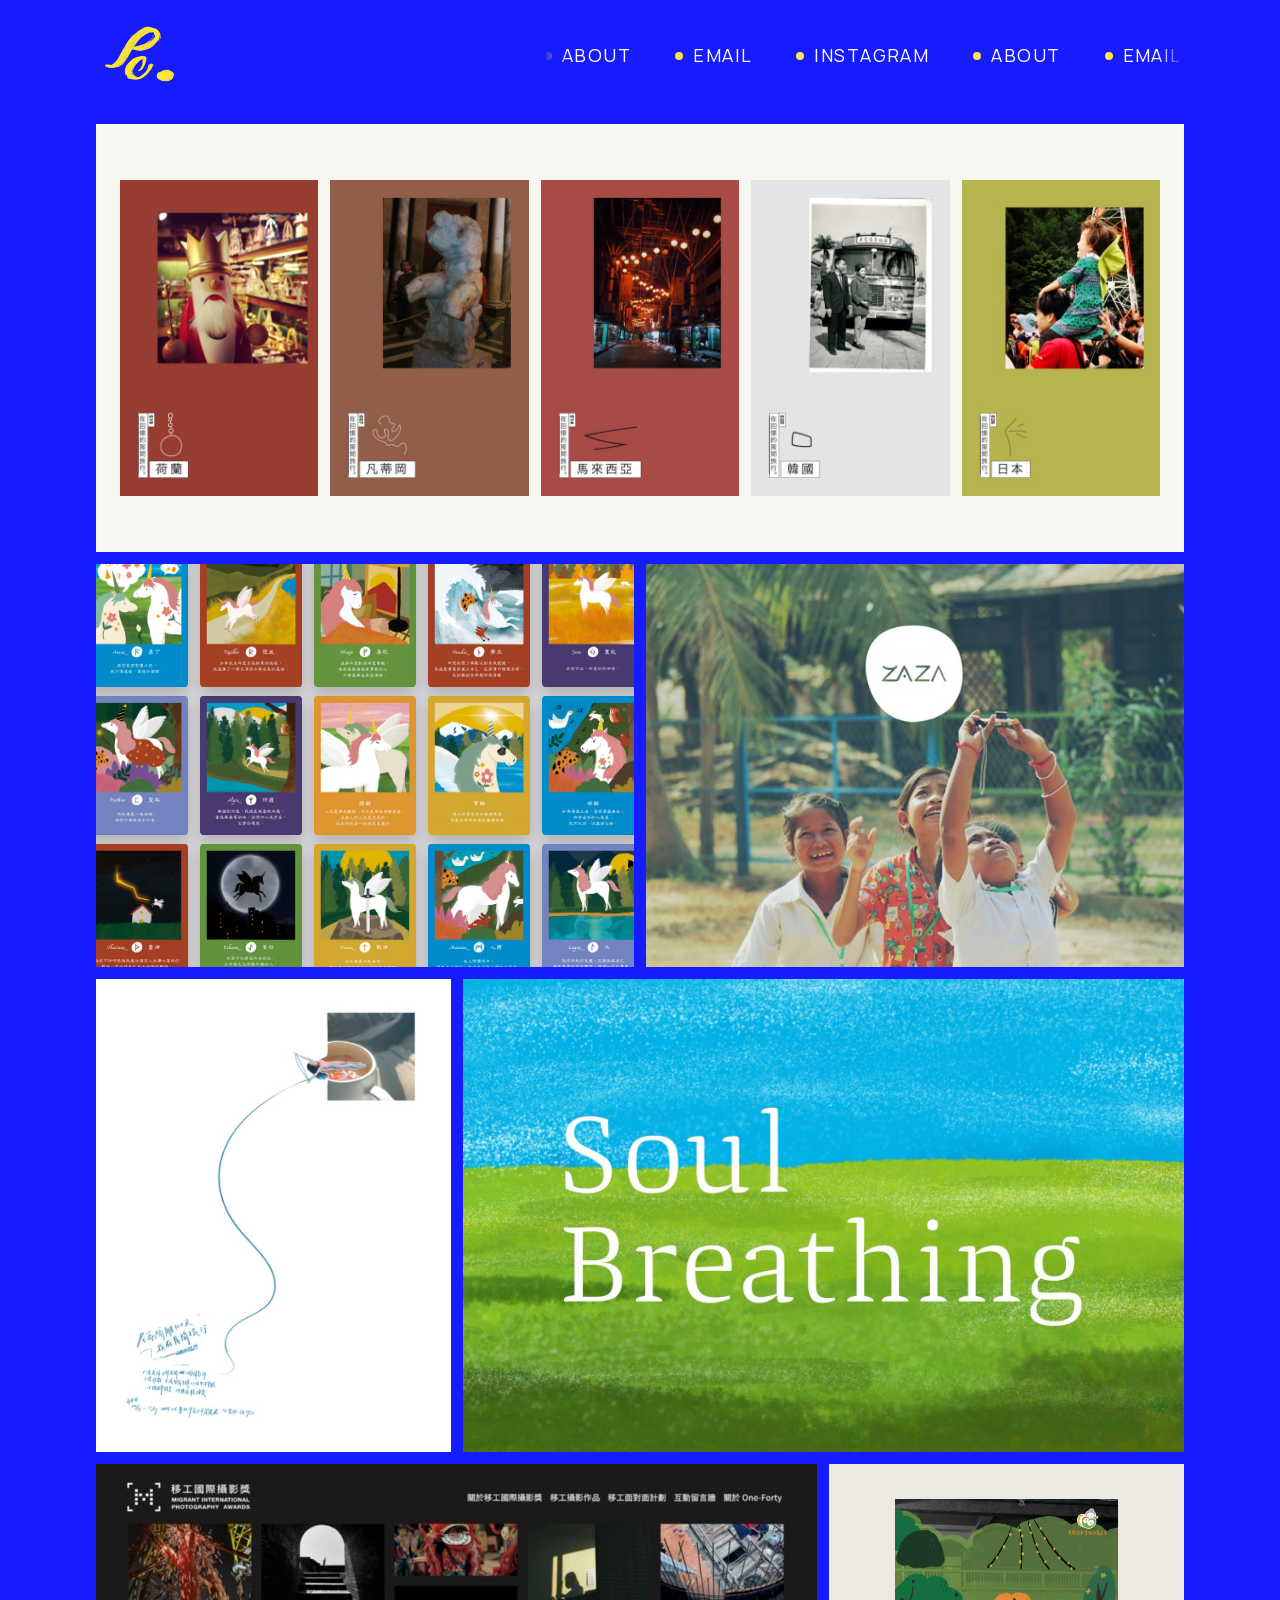
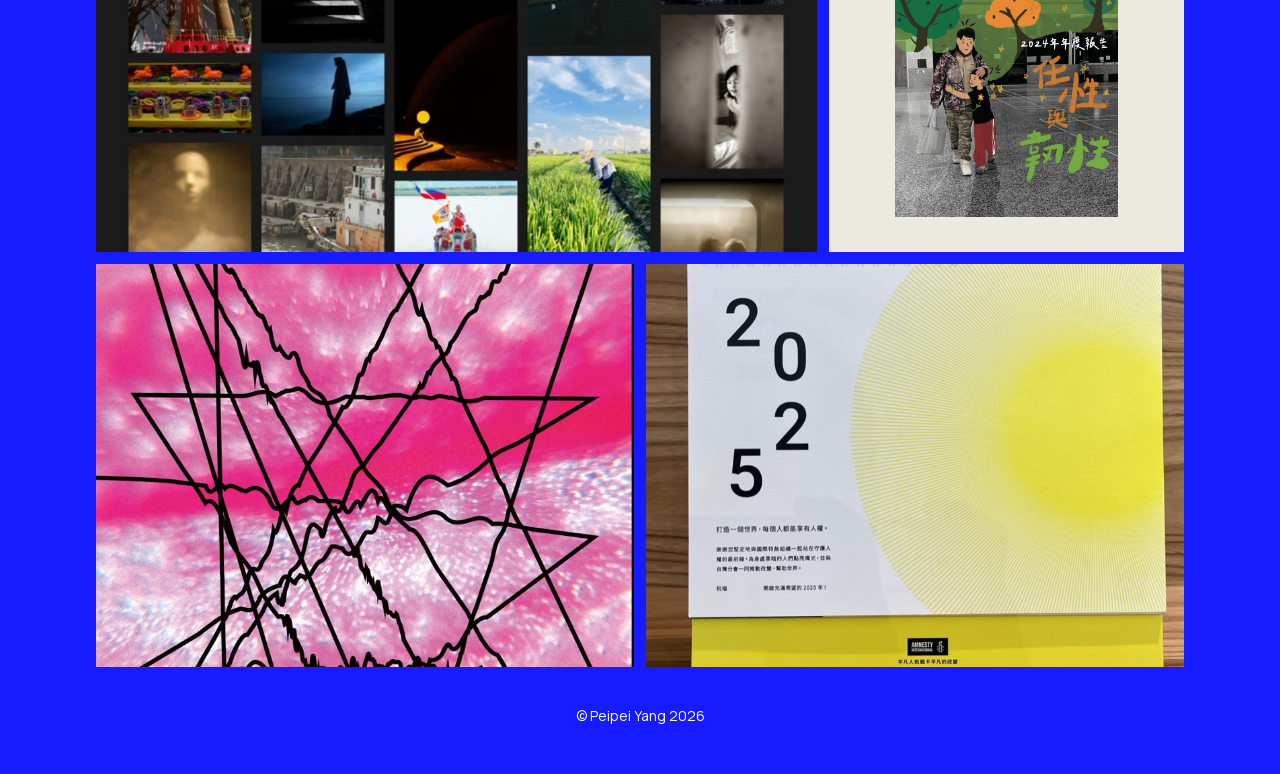
==== commit d68227bb: "Rework exhibition and Amnesty pages with composite layouts Co-Authored-By: Claude Sonnet 5.5 <norepl" ====
--- a/docs/index.html
+++ b/docs/index.html
@@ -10,7 +10,7 @@
 <meta property="og:description" content="Chian-Pei Yang (Peipei) is a visual artist and designer based in Taiwan, working across picture books, illustration, publications, exhibitions, and brand design.">
 <meta property="og:type" content="website">
 <link rel="icon" href="assets/brand/favicon.png">
-<link rel="stylesheet" href="style.css?v=1795452958">
+<link rel="stylesheet" href="style.css?v=1795486436">
 </head>
 <body class="page-home">
 <a class="skip-link" href="#main">Skip to content</a>
@@ -19,6 +19,6 @@
 <h1 class="sr-only">Chian-Pei Yang — Visual artist and designer based in Taiwan</h1><section class="home-grid" aria-label="Work"><div class="home-row"><a class="tile feature" style="grid-column:span 12;--ar:3/1" href="travelling-in-my-room/"><span class="media covers" data-covers="assets/home/cover-01.jpg,assets/home/cover-02.jpg,assets/home/cover-03.jpg,assets/home/cover-04.jpg,assets/home/cover-05.jpg,assets/home/cover-06.jpg,assets/home/cover-07.jpg,assets/home/cover-08.jpg,assets/home/cover-09.jpg,assets/home/cover-10.jpg,assets/home/cover-11.jpg,assets/home/cover-12.jpg,assets/home/cover-13.jpg,assets/home/cover-14.jpg,assets/home/cover-15.jpg,assets/home/cover-16.jpg,assets/home/cover-17.jpg,assets/home/cover-18.jpg,assets/home/cover-19.jpg,assets/home/cover-20.jpg,assets/home/cover-21.jpg,assets/home/cover-22.jpg,assets/home/cover-23.jpg,assets/home/cover-24.jpg,assets/home/cover-25.jpg,assets/home/cover-26.jpg,assets/home/cover-27.jpg,assets/home/cover-28.jpg,assets/home/cover-29.jpg" role="img" aria-label="Several of the books laid out on a table"><span class="book"><img class="on" src="assets/home/cover-01.jpg" alt="" width="420" height="668" fetchpriority="high"><img class="off" alt="" width="420" height="668" aria-hidden="true"></span><span class="book"><img class="on" src="assets/home/cover-07.jpg" alt="" width="420" height="668" ><img class="off" alt="" width="420" height="668" aria-hidden="true"></span><span class="book"><img class="on" src="assets/home/cover-13.jpg" alt="" width="420" height="668" ><img class="off" alt="" width="420" height="668" aria-hidden="true"></span><span class="book"><img class="on" src="assets/home/cover-19.jpg" alt="" width="420" height="668" ><img class="off" alt="" width="420" height="668" aria-hidden="true"></span><span class="book"><img class="on" src="assets/home/cover-25.jpg" alt="" width="420" height="668" ><img class="off" alt="" width="420" height="668" aria-hidden="true"></span></span><span class="label">Travelling in My Room | Art · Book design</span></a></div><div class="home-row"><a class="tile" style="grid-column:span 6;--ar:4/3" href="rune-cards/"><span class="media"><span class="comp grid" style="--ar:4/3;background:#d8d8dc" role="img" aria-label="Rune Healing Cards laid out in three rows"><span class="cf-card" style="--w:19%;--x:-1.90%;--y:-3.83%;--r:0deg"><img src="assets/home/rune-01-480.jpg" alt="" width="480" height="652" loading="lazy"></span><span class="cf-card" style="--w:19%;--x:19.30%;--y:-3.83%;--r:0deg"><img src="assets/home/rune-02-480.jpg" alt="" width="480" height="652" loading="lazy"></span><span class="cf-card" style="--w:19%;--x:40.50%;--y:-3.83%;--r:0deg"><img src="assets/home/rune-03-480.jpg" alt="" width="480" height="652" loading="lazy"></span><span class="cf-card" style="--w:19%;--x:61.70%;--y:-3.83%;--r:0deg"><img src="assets/home/rune-04-480.jpg" alt="" width="480" height="652" loading="lazy"></span><span class="cf-card" style="--w:19%;--x:82.90%;--y:-3.83%;--r:0deg"><img src="assets/home/rune-05-480.jpg" alt="" width="480" height="652" loading="lazy"></span><span class="cf-card" style="--w:19%;--x:-1.90%;--y:32.79%;--r:0deg"><img src="assets/home/rune-06-480.jpg" alt="" width="480" height="652" loading="lazy"></span><span class="cf-card" style="--w:19%;--x:19.30%;--y:32.79%;--r:0deg"><img src="assets/home/rune-07-480.jpg" alt="" width="480" height="652" loading="lazy"></span><span class="cf-card" style="--w:19%;--x:40.50%;--y:32.79%;--r:0deg"><img src="assets/home/rune-09-480.jpg" alt="" width="480" height="652" loading="lazy"></span><span class="cf-card" style="--w:19%;--x:61.70%;--y:32.79%;--r:0deg"><img src="assets/home/rune-10-480.jpg" alt="" width="480" height="652" loading="lazy"></span><span class="cf-card" style="--w:19%;--x:82.90%;--y:32.79%;--r:0deg"><img src="assets/home/rune-11-480.jpg" alt="" width="480" height="652" loading="lazy"></span><span class="cf-card" style="--w:19%;--x:-1.90%;--y:69.41%;--r:0deg"><img src="assets/home/rune-15-480.jpg" alt="" width="480" height="652" loading="lazy"></span><span class="cf-card" style="--w:19%;--x:19.30%;--y:69.41%;--r:0deg"><img src="assets/home/rune-20-480.jpg" alt="" width="480" height="652" loading="lazy"></span><span class="cf-card" style="--w:19%;--x:40.50%;--y:69.41%;--r:0deg"><img src="assets/home/rune-22-480.jpg" alt="" width="480" height="652" loading="lazy"></span><span class="cf-card" style="--w:19%;--x:61.70%;--y:69.41%;--r:0deg"><img src="assets/home/rune-25-480.jpg" alt="" width="480" height="652" loading="lazy"></span><span class="cf-card" style="--w:19%;--x:82.90%;--y:69.41%;--r:0deg"><img src="assets/home/rune-26-480.jpg" alt="" width="480" height="652" loading="lazy"></span></span></span><span class="label">Rune Healing Cards | Art · Illustration</span></a><a class="tile" style="grid-column:span 6;--ar:4/3" href="zaza/"><span class="media"><img src="assets/zaza/cover-2000.jpg" srcset="assets/zaza/cover-800.jpg 800w, assets/zaza/cover-1600.jpg 1600w, assets/zaza/cover-2000.jpg 2000w" sizes="(min-width: 900px) 50vw, 100vw" width="2000" height="1245" alt="" loading="lazy" decoding="async"></span><span class="label">ZAZA Photobook | Design</span></a></div><div class="home-row"><a class="tile" style="grid-column:span 4;--ar:3/4" href="exhibition-visual-design/"><span class="media"><img src="assets/exhibition-visual-design/cover-1875.jpg" srcset="assets/exhibition-visual-design/cover-800.jpg 800w, assets/exhibition-visual-design/cover-1875.jpg 1875w" sizes="(min-width: 900px) 33vw, 100vw" width="1875" height="2500" alt="" loading="lazy" decoding="async"></span><span class="label">Exhibition Visual Design | Design</span></a><a class="tile fill" style="grid-column:span 8;--ar:3/4" href="soul-breathing/"><span class="media"><img src="assets/soul-breathing/cover-2048.jpg" srcset="assets/soul-breathing/cover-800.jpg 800w, assets/soul-breathing/cover-1600.jpg 1600w, assets/soul-breathing/cover-2048.jpg 2048w" sizes="(min-width: 900px) 67vw, 100vw" width="2048" height="2048" alt="" loading="lazy" decoding="async"></span><span class="label">Soul Breathing | Art</span></a></div><div class="home-row"><a class="tile" style="grid-column:span 8;--ar:1280/688" href="migrant-voice-ui/"><span class="media"><video class="autovid" muted loop playsinline preload="none" poster="assets/migrant-voice/wall-loop.jpg" aria-label="The photo wall of the website scrolling" ><source src="assets/migrant-voice/wall-loop.mp4" type="video/mp4"></video></span><span class="label">One-Forty Voice of Migrant Web | Design · Digital</span></a><a class="tile fill" style="grid-column:span 4;--ar:1280/688" href="chen-chou-foundation/"><span class="media padded" style="background:#ece9e1"><img src="assets/chen-chou-foundation/cover-988.jpg" srcset="assets/chen-chou-foundation/cover-800.jpg 800w, assets/chen-chou-foundation/cover-988.jpg 988w" sizes="(min-width: 900px) 33vw, 100vw" width="988" height="1406" alt="" loading="lazy" decoding="async"></span><span class="label">Chen Chou Foundation | Design</span></a></div><div class="home-row"><a class="tile" style="grid-column:span 6;--ar:4/3" href="microscopic-explorations/"><span class="media"><img src="assets/microscopic-explorations/cover-1680.jpg" srcset="assets/microscopic-explorations/cover-800.jpg 800w, assets/microscopic-explorations/cover-1680.jpg 1680w" sizes="(min-width: 900px) 50vw, 100vw" width="1680" height="2400" alt="" loading="lazy" decoding="async"></span><span class="label">Microscopic Explorations | Art</span></a><a class="tile" style="grid-column:span 6;--ar:4/3" href="amnesty-calendar/"><span class="media"><img src="assets/amnesty-calendar/cover-1340.jpg" srcset="assets/amnesty-calendar/cover-800.jpg 800w, assets/amnesty-calendar/cover-1340.jpg 1340w" sizes="(min-width: 900px) 50vw, 100vw" width="1340" height="1230" alt="" loading="lazy" decoding="async"></span><span class="label">Amnesty International Taiwan | Design</span></a></div></section>
 </main>
 <footer class="site-footer">© Peipei Yang 2026</footer>
-<script src="main.js?v=1795452958" defer></script>
+<script src="main.js?v=1795486436" defer></script>
 </body>
 </html>
--- a/docs/style.css
+++ b/docs/style.css
@@ -139,7 +139,8 @@
 .swatch { display: flex; flex-direction: column; gap: 10px; }
 .swatch .chip { display: block; height: 140px; }
 .swlabel { font-size: 13px; line-height: 1.4; }
-.mock-box { display: flex; align-items: center; justify-content: center; gap: 6.1%; aspect-ratio: 1184 / 640; }
+.mock-box { display: flex; align-items: center; justify-content: center; gap: var(--gap, 6.1%); aspect-ratio: var(--ar, 1184 / 640); }
+.mock-box.shadow .mock-im img { box-shadow: 0 10px 28px rgba(30, 60, 80, .22); }
 .mock-im { display: block; }
 .mock-im img { width: 100%; height: auto; }
 .hero-covers { margin-top: 0; }
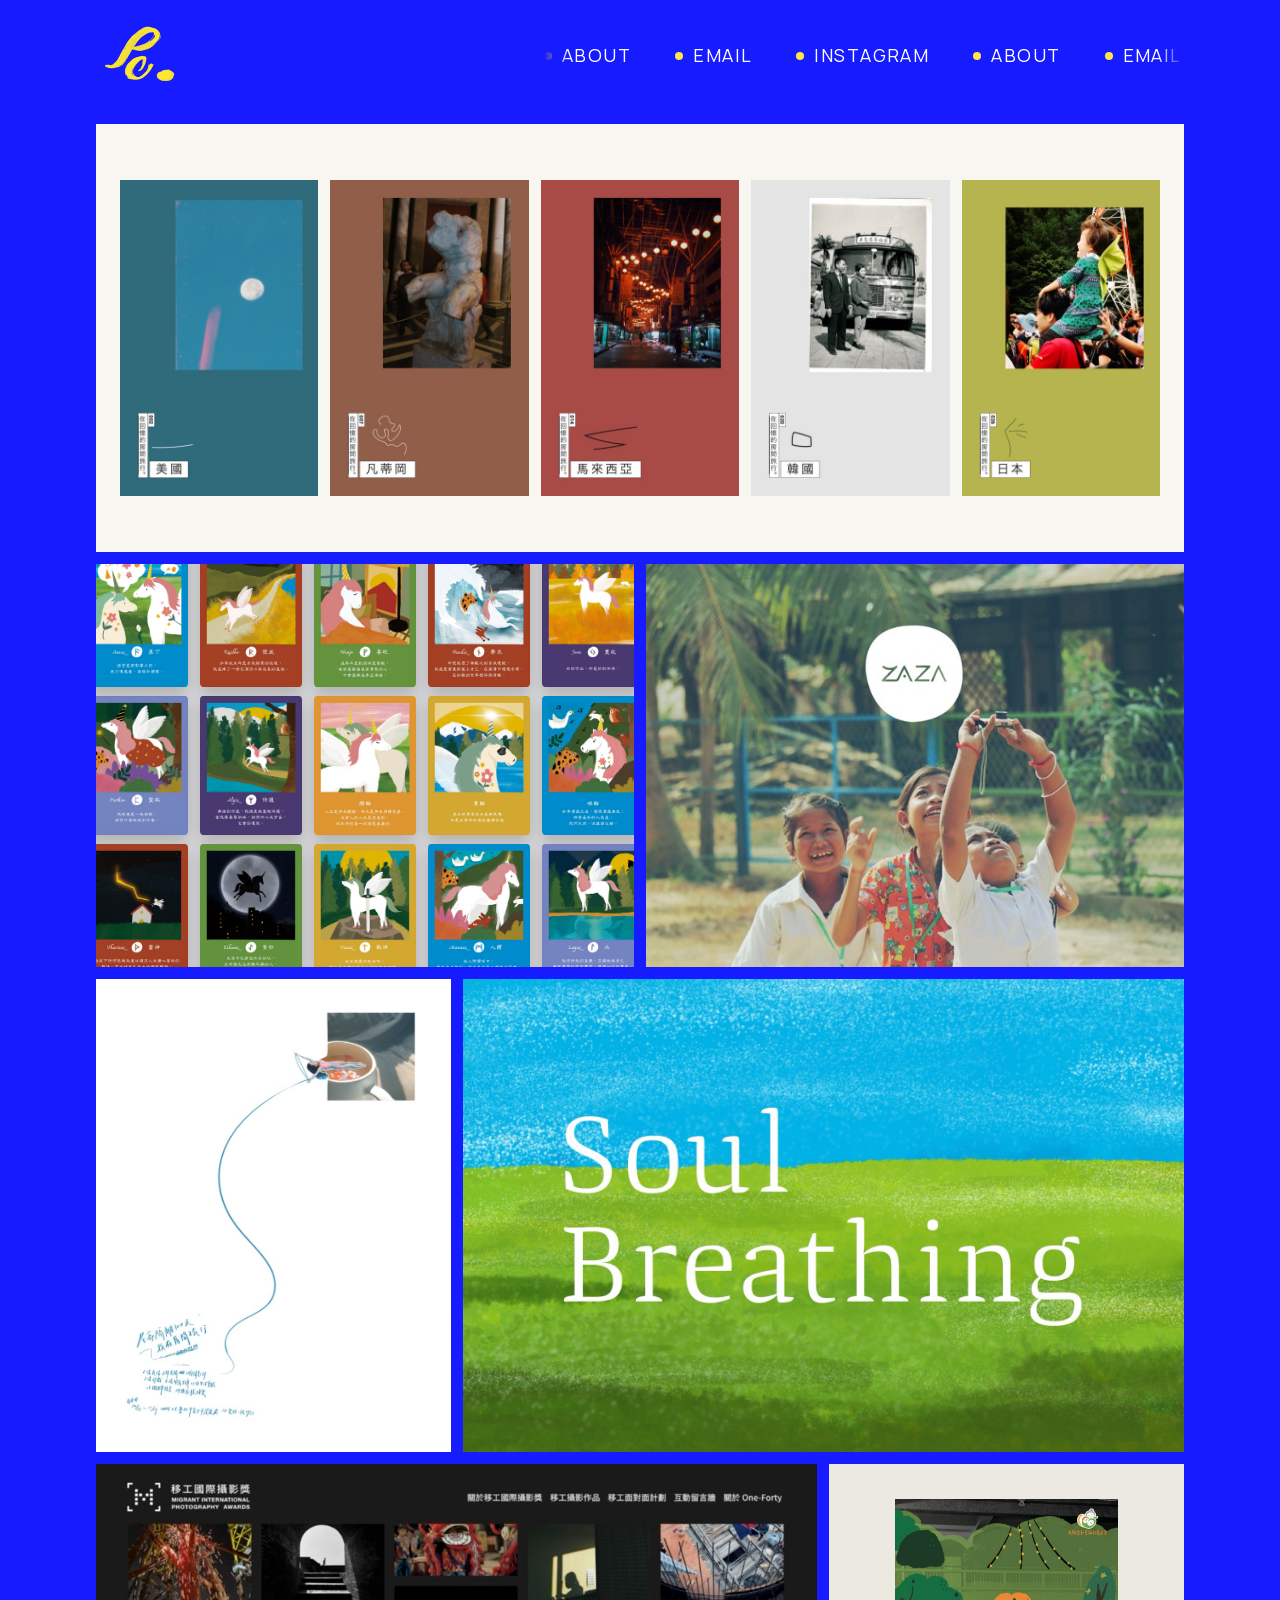
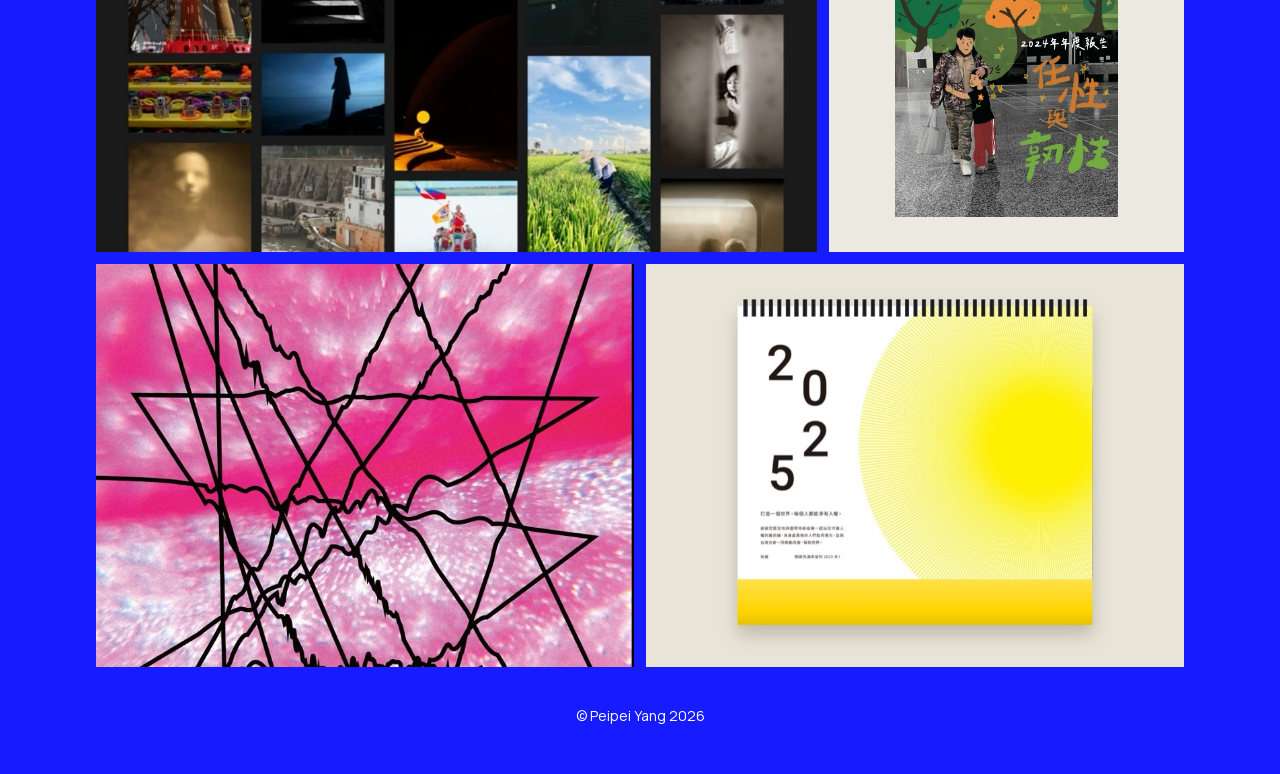
==== commit 78b7197c: "Amnesty page: one-line title and auto-flipping composite desk calendar Co-Authored-By: Claude Sonnet" ====
--- a/docs/index.html
+++ b/docs/index.html
@@ -10,7 +10,7 @@
 <meta property="og:description" content="Chian-Pei Yang (Peipei) is a visual artist and designer based in Taiwan, working across picture books, illustration, publications, exhibitions, and brand design.">
 <meta property="og:type" content="website">
 <link rel="icon" href="assets/brand/favicon.png">
-<link rel="stylesheet" href="style.css?v=1795486436">
+<link rel="stylesheet" href="style.css?v=1795491913">
 </head>
 <body class="page-home">
 <a class="skip-link" href="#main">Skip to content</a>
@@ -19,6 +19,6 @@
 <h1 class="sr-only">Chian-Pei Yang — Visual artist and designer based in Taiwan</h1><section class="home-grid" aria-label="Work"><div class="home-row"><a class="tile feature" style="grid-column:span 12;--ar:3/1" href="travelling-in-my-room/"><span class="media covers" data-covers="assets/home/cover-01.jpg,assets/home/cover-02.jpg,assets/home/cover-03.jpg,assets/home/cover-04.jpg,assets/home/cover-05.jpg,assets/home/cover-06.jpg,assets/home/cover-07.jpg,assets/home/cover-08.jpg,assets/home/cover-09.jpg,assets/home/cover-10.jpg,assets/home/cover-11.jpg,assets/home/cover-12.jpg,assets/home/cover-13.jpg,assets/home/cover-14.jpg,assets/home/cover-15.jpg,assets/home/cover-16.jpg,assets/home/cover-17.jpg,assets/home/cover-18.jpg,assets/home/cover-19.jpg,assets/home/cover-20.jpg,assets/home/cover-21.jpg,assets/home/cover-22.jpg,assets/home/cover-23.jpg,assets/home/cover-24.jpg,assets/home/cover-25.jpg,assets/home/cover-26.jpg,assets/home/cover-27.jpg,assets/home/cover-28.jpg,assets/home/cover-29.jpg" role="img" aria-label="Several of the books laid out on a table"><span class="book"><img class="on" src="assets/home/cover-01.jpg" alt="" width="420" height="668" fetchpriority="high"><img class="off" alt="" width="420" height="668" aria-hidden="true"></span><span class="book"><img class="on" src="assets/home/cover-07.jpg" alt="" width="420" height="668" ><img class="off" alt="" width="420" height="668" aria-hidden="true"></span><span class="book"><img class="on" src="assets/home/cover-13.jpg" alt="" width="420" height="668" ><img class="off" alt="" width="420" height="668" aria-hidden="true"></span><span class="book"><img class="on" src="assets/home/cover-19.jpg" alt="" width="420" height="668" ><img class="off" alt="" width="420" height="668" aria-hidden="true"></span><span class="book"><img class="on" src="assets/home/cover-25.jpg" alt="" width="420" height="668" ><img class="off" alt="" width="420" height="668" aria-hidden="true"></span></span><span class="label">Travelling in My Room | Art · Book design</span></a></div><div class="home-row"><a class="tile" style="grid-column:span 6;--ar:4/3" href="rune-cards/"><span class="media"><span class="comp grid" style="--ar:4/3;background:#d8d8dc" role="img" aria-label="Rune Healing Cards laid out in three rows"><span class="cf-card" style="--w:19%;--x:-1.90%;--y:-3.83%;--r:0deg"><img src="assets/home/rune-01-480.jpg" alt="" width="480" height="652" loading="lazy"></span><span class="cf-card" style="--w:19%;--x:19.30%;--y:-3.83%;--r:0deg"><img src="assets/home/rune-02-480.jpg" alt="" width="480" height="652" loading="lazy"></span><span class="cf-card" style="--w:19%;--x:40.50%;--y:-3.83%;--r:0deg"><img src="assets/home/rune-03-480.jpg" alt="" width="480" height="652" loading="lazy"></span><span class="cf-card" style="--w:19%;--x:61.70%;--y:-3.83%;--r:0deg"><img src="assets/home/rune-04-480.jpg" alt="" width="480" height="652" loading="lazy"></span><span class="cf-card" style="--w:19%;--x:82.90%;--y:-3.83%;--r:0deg"><img src="assets/home/rune-05-480.jpg" alt="" width="480" height="652" loading="lazy"></span><span class="cf-card" style="--w:19%;--x:-1.90%;--y:32.79%;--r:0deg"><img src="assets/home/rune-06-480.jpg" alt="" width="480" height="652" loading="lazy"></span><span class="cf-card" style="--w:19%;--x:19.30%;--y:32.79%;--r:0deg"><img src="assets/home/rune-07-480.jpg" alt="" width="480" height="652" loading="lazy"></span><span class="cf-card" style="--w:19%;--x:40.50%;--y:32.79%;--r:0deg"><img src="assets/home/rune-09-480.jpg" alt="" width="480" height="652" loading="lazy"></span><span class="cf-card" style="--w:19%;--x:61.70%;--y:32.79%;--r:0deg"><img src="assets/home/rune-10-480.jpg" alt="" width="480" height="652" loading="lazy"></span><span class="cf-card" style="--w:19%;--x:82.90%;--y:32.79%;--r:0deg"><img src="assets/home/rune-11-480.jpg" alt="" width="480" height="652" loading="lazy"></span><span class="cf-card" style="--w:19%;--x:-1.90%;--y:69.41%;--r:0deg"><img src="assets/home/rune-15-480.jpg" alt="" width="480" height="652" loading="lazy"></span><span class="cf-card" style="--w:19%;--x:19.30%;--y:69.41%;--r:0deg"><img src="assets/home/rune-20-480.jpg" alt="" width="480" height="652" loading="lazy"></span><span class="cf-card" style="--w:19%;--x:40.50%;--y:69.41%;--r:0deg"><img src="assets/home/rune-22-480.jpg" alt="" width="480" height="652" loading="lazy"></span><span class="cf-card" style="--w:19%;--x:61.70%;--y:69.41%;--r:0deg"><img src="assets/home/rune-25-480.jpg" alt="" width="480" height="652" loading="lazy"></span><span class="cf-card" style="--w:19%;--x:82.90%;--y:69.41%;--r:0deg"><img src="assets/home/rune-26-480.jpg" alt="" width="480" height="652" loading="lazy"></span></span></span><span class="label">Rune Healing Cards | Art · Illustration</span></a><a class="tile" style="grid-column:span 6;--ar:4/3" href="zaza/"><span class="media"><img src="assets/zaza/cover-2000.jpg" srcset="assets/zaza/cover-800.jpg 800w, assets/zaza/cover-1600.jpg 1600w, assets/zaza/cover-2000.jpg 2000w" sizes="(min-width: 900px) 50vw, 100vw" width="2000" height="1245" alt="" loading="lazy" decoding="async"></span><span class="label">ZAZA Photobook | Design</span></a></div><div class="home-row"><a class="tile" style="grid-column:span 4;--ar:3/4" href="exhibition-visual-design/"><span class="media"><img src="assets/exhibition-visual-design/cover-1875.jpg" srcset="assets/exhibition-visual-design/cover-800.jpg 800w, assets/exhibition-visual-design/cover-1875.jpg 1875w" sizes="(min-width: 900px) 33vw, 100vw" width="1875" height="2500" alt="" loading="lazy" decoding="async"></span><span class="label">Exhibition Visual Design | Design</span></a><a class="tile fill" style="grid-column:span 8;--ar:3/4" href="soul-breathing/"><span class="media"><img src="assets/soul-breathing/cover-2048.jpg" srcset="assets/soul-breathing/cover-800.jpg 800w, assets/soul-breathing/cover-1600.jpg 1600w, assets/soul-breathing/cover-2048.jpg 2048w" sizes="(min-width: 900px) 67vw, 100vw" width="2048" height="2048" alt="" loading="lazy" decoding="async"></span><span class="label">Soul Breathing | Art</span></a></div><div class="home-row"><a class="tile" style="grid-column:span 8;--ar:1280/688" href="migrant-voice-ui/"><span class="media"><video class="autovid" muted loop playsinline preload="none" poster="assets/migrant-voice/wall-loop.jpg" aria-label="The photo wall of the website scrolling" ><source src="assets/migrant-voice/wall-loop.mp4" type="video/mp4"></video></span><span class="label">One-Forty Voice of Migrant Web | Design · Digital</span></a><a class="tile fill" style="grid-column:span 4;--ar:1280/688" href="chen-chou-foundation/"><span class="media padded" style="background:#ece9e1"><img src="assets/chen-chou-foundation/cover-988.jpg" srcset="assets/chen-chou-foundation/cover-800.jpg 800w, assets/chen-chou-foundation/cover-988.jpg 988w" sizes="(min-width: 900px) 33vw, 100vw" width="988" height="1406" alt="" loading="lazy" decoding="async"></span><span class="label">Chen Chou Foundation | Design</span></a></div><div class="home-row"><a class="tile" style="grid-column:span 6;--ar:4/3" href="microscopic-explorations/"><span class="media"><img src="assets/microscopic-explorations/cover-1680.jpg" srcset="assets/microscopic-explorations/cover-800.jpg 800w, assets/microscopic-explorations/cover-1680.jpg 1680w" sizes="(min-width: 900px) 50vw, 100vw" width="1680" height="2400" alt="" loading="lazy" decoding="async"></span><span class="label">Microscopic Explorations | Art</span></a><a class="tile" style="grid-column:span 6;--ar:4/3" href="amnesty-calendar/"><span class="media"><img src="assets/amnesty-calendar/cover-1340.jpg" srcset="assets/amnesty-calendar/cover-800.jpg 800w, assets/amnesty-calendar/cover-1340.jpg 1340w" sizes="(min-width: 900px) 50vw, 100vw" width="1340" height="1230" alt="" loading="lazy" decoding="async"></span><span class="label">Amnesty International Taiwan | Design</span></a></div></section>
 </main>
 <footer class="site-footer">© Peipei Yang 2026</footer>
-<script src="main.js?v=1795486436" defer></script>
+<script src="main.js?v=1795491913" defer></script>
 </body>
 </html>
--- a/docs/style.css
+++ b/docs/style.css
@@ -282,3 +282,26 @@
   .carousel .slide, .scard, .scard .face { transition: none; }
   .autovid { }
 }
+
+/* one-line project title */
+.project-head h1.title-line { grid-column: 1 / -1; font-size: clamp(30px, 4.05vw, 58px); line-height: 1; white-space: nowrap; }
+.project-head h1.title-line + .intro { grid-column: 2; }
+@media (max-width: 900px) { .project-head h1.title-line { white-space: normal; font-size: clamp(34px, 9vw, 52px); } .project-head h1.title-line + .intro { grid-column: 1; } }
+
+/* flip desk calendar (composite): pages turn over the spiral one after another */
+.flipcal { position: relative; display: flex; align-items: center; justify-content: center; aspect-ratio: var(--ar, 1184 / 800); overflow: hidden; }
+.flipcal .cal { position: relative; width: var(--cw, 64%); filter: drop-shadow(0 26px 22px rgba(40, 34, 20, .22)); }
+.flipcal .fstack { position: relative; aspect-ratio: var(--pa, 748 / 578); perspective: 2200px; }
+.fpage { position: absolute; inset: 0; transform-origin: 50% 0; transform-style: preserve-3d; transition: transform .95s cubic-bezier(.55, .05, .35, 1); will-change: transform; }
+.ffront, .fback { position: absolute; inset: 0; backface-visibility: hidden; -webkit-backface-visibility: hidden; }
+.ffront img { display: block; width: 100%; height: 100%; object-fit: cover; }
+.fback { background: #f2f0e8; transform: rotateX(180deg); }
+.fpage.flipped { transform: rotateX(180deg); }
+.fpage.gone { visibility: hidden; }
+.flipcal .rings { position: absolute; left: 1.2%; right: 1.2%; top: -2.2%; height: 5.4%; z-index: 120; pointer-events: none;
+  background: repeating-linear-gradient(90deg, rgba(20, 20, 24, 0) 0, rgba(20, 20, 24, 0) .5%, #3a3a40 .5%, #121216 1.1%, #3a3a40 1.7%, rgba(20, 20, 24, 0) 1.7%, rgba(20, 20, 24, 0) 2.45%);
+  border-radius: 6px; }
+.flipcal .base { aspect-ratio: 748 / 96; background: linear-gradient(#ffe24a 0, #ffd400 70%, #e9c200 100%); margin-top: -1px; position: relative; z-index: 130; }
+.flipcal.resetting .fstack { opacity: 0; transition: opacity .35s; }
+.flipcal.resetting .fpage { transition: none; }
+@media (prefers-reduced-motion: reduce) { .fpage { transition: none; } }
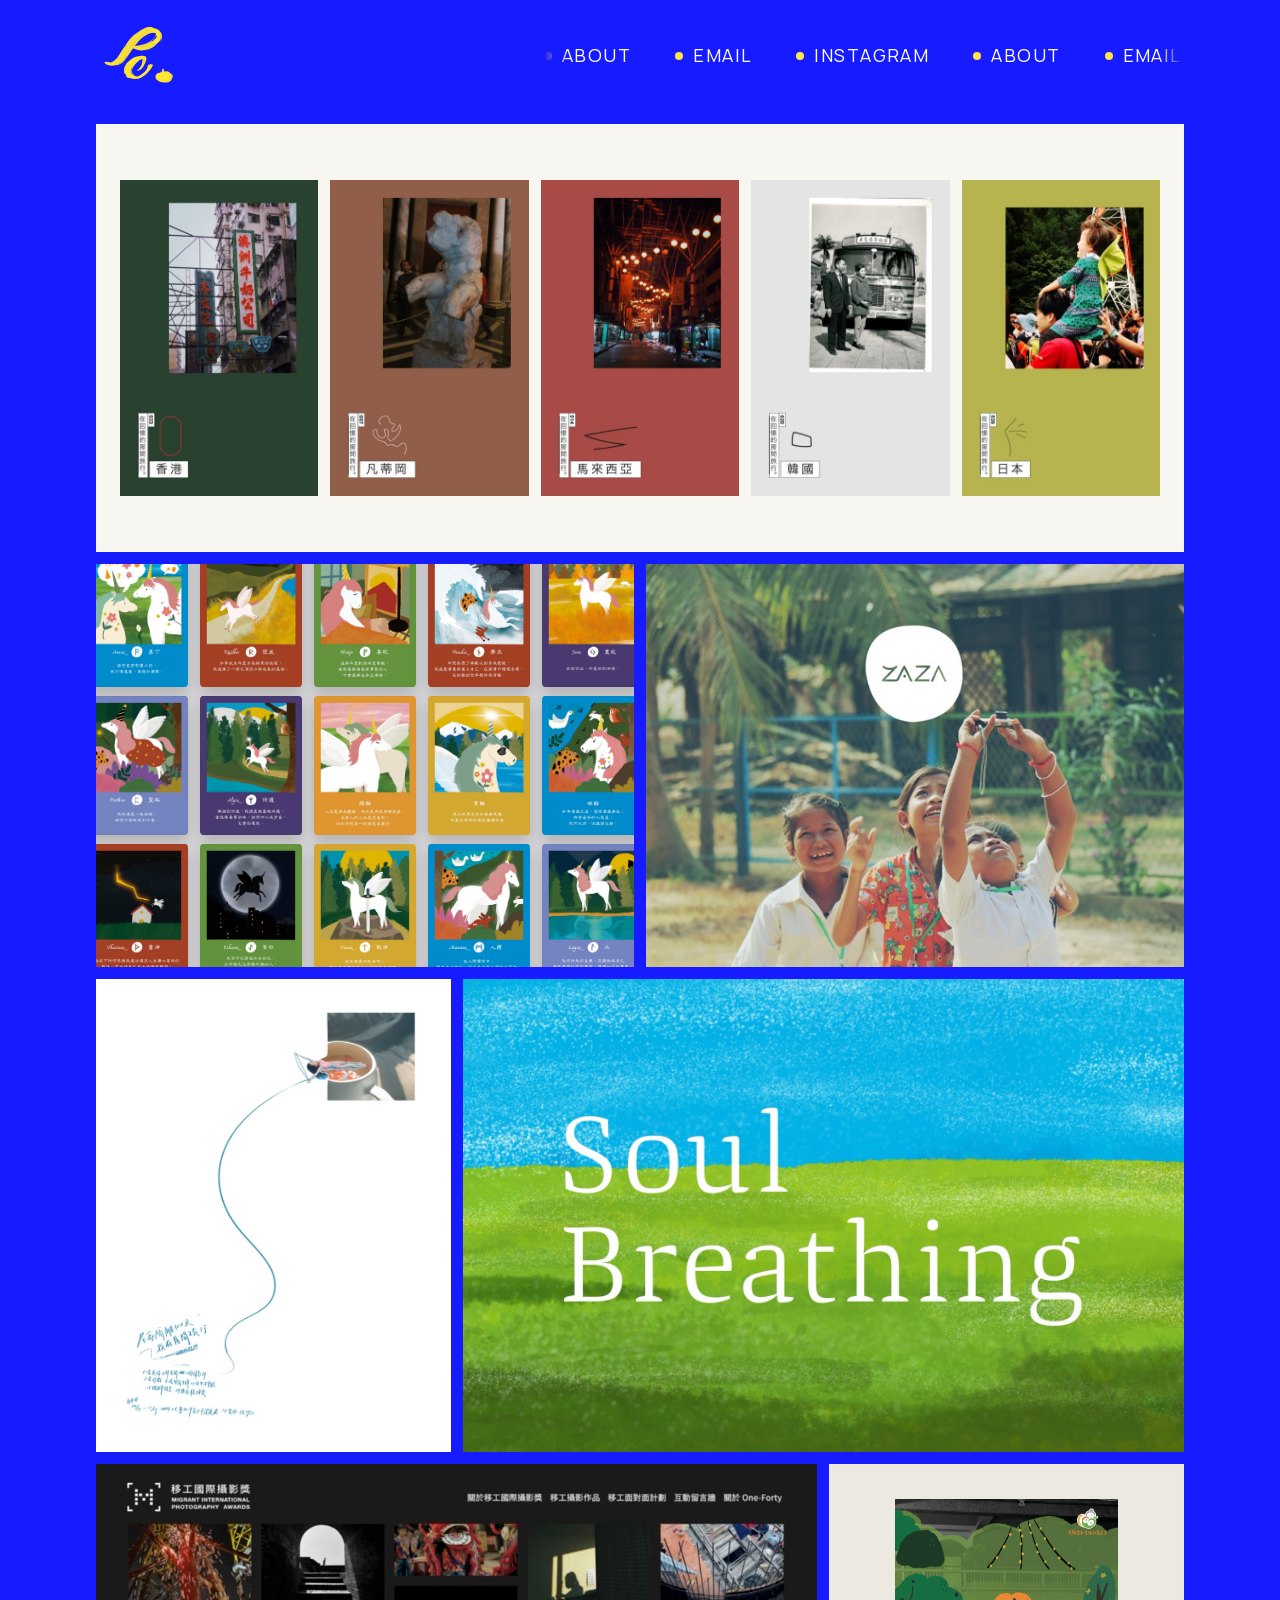
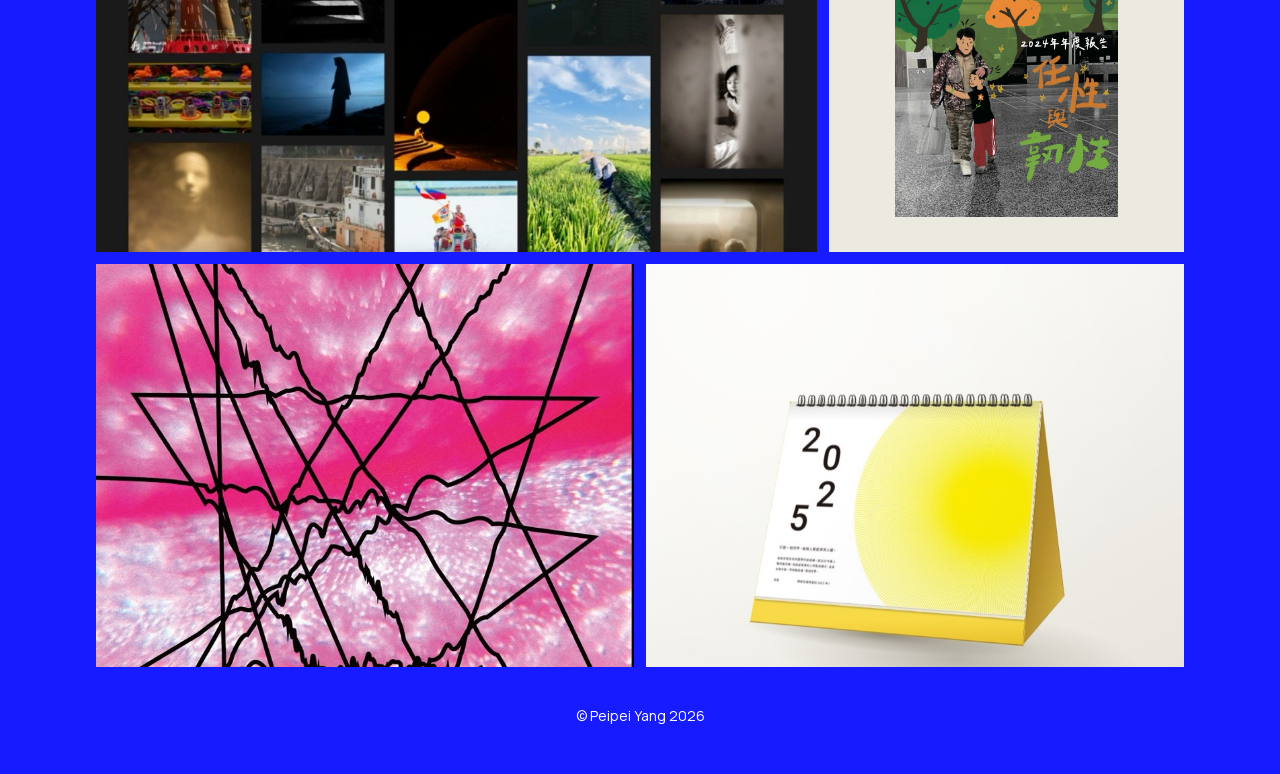
==== commit 20260550: "Desk calendar: 3D tilted stand, metal spiral, slower page turns Co-Authored-By: Claude Sonnet 5.5 <n" ====
--- a/docs/index.html
+++ b/docs/index.html
@@ -10,15 +10,15 @@
 <meta property="og:description" content="Chian-Pei Yang (Peipei) is a visual artist and designer based in Taiwan, working across picture books, illustration, publications, exhibitions, and brand design.">
 <meta property="og:type" content="website">
 <link rel="icon" href="assets/brand/favicon.png">
-<link rel="stylesheet" href="style.css?v=1795491913">
+<link rel="stylesheet" href="style.css?v=1795760259">
 </head>
 <body class="page-home">
 <a class="skip-link" href="#main">Skip to content</a>
 <header class="site-header"><a class="brand" href="./" aria-label="Peipei, home"><img class="pe" src="assets/brand/pe-still.png" width="88" height="88" alt=""><img class="pe pe-anim" src="assets/brand/pe.gif?v=3" width="88" height="88" alt="" decoding="async"></a><nav class="nav marquee" aria-label="Main"><div class="marquee-track"><div class="marquee-group"><a href="about/"><span class="dot"></span>ABOUT</a><a href="mailto:balalapei@gmail.com"><span class="dot"></span>EMAIL</a><a href="https://www.instagram.com/balalapei/" target="_blank" rel="noopener"><span class="dot"></span>INSTAGRAM</a></div><div class="marquee-group" aria-hidden="true"><a href="about/" tabindex="-1"><span class="dot"></span>ABOUT</a><a href="mailto:balalapei@gmail.com" tabindex="-1"><span class="dot"></span>EMAIL</a><a href="https://www.instagram.com/balalapei/" target="_blank" rel="noopener" tabindex="-1"><span class="dot"></span>INSTAGRAM</a></div><div class="marquee-group" aria-hidden="true"><a href="about/" tabindex="-1"><span class="dot"></span>ABOUT</a><a href="mailto:balalapei@gmail.com" tabindex="-1"><span class="dot"></span>EMAIL</a><a href="https://www.instagram.com/balalapei/" target="_blank" rel="noopener" tabindex="-1"><span class="dot"></span>INSTAGRAM</a></div><div class="marquee-group" aria-hidden="true"><a href="about/" tabindex="-1"><span class="dot"></span>ABOUT</a><a href="mailto:balalapei@gmail.com" tabindex="-1"><span class="dot"></span>EMAIL</a><a href="https://www.instagram.com/balalapei/" target="_blank" rel="noopener" tabindex="-1"><span class="dot"></span>INSTAGRAM</a></div></div></nav></header>
 <main id="main">
-<h1 class="sr-only">Chian-Pei Yang — Visual artist and designer based in Taiwan</h1><section class="home-grid" aria-label="Work"><div class="home-row"><a class="tile feature" style="grid-column:span 12;--ar:3/1" href="travelling-in-my-room/"><span class="media covers" data-covers="assets/home/cover-01.jpg,assets/home/cover-02.jpg,assets/home/cover-03.jpg,assets/home/cover-04.jpg,assets/home/cover-05.jpg,assets/home/cover-06.jpg,assets/home/cover-07.jpg,assets/home/cover-08.jpg,assets/home/cover-09.jpg,assets/home/cover-10.jpg,assets/home/cover-11.jpg,assets/home/cover-12.jpg,assets/home/cover-13.jpg,assets/home/cover-14.jpg,assets/home/cover-15.jpg,assets/home/cover-16.jpg,assets/home/cover-17.jpg,assets/home/cover-18.jpg,assets/home/cover-19.jpg,assets/home/cover-20.jpg,assets/home/cover-21.jpg,assets/home/cover-22.jpg,assets/home/cover-23.jpg,assets/home/cover-24.jpg,assets/home/cover-25.jpg,assets/home/cover-26.jpg,assets/home/cover-27.jpg,assets/home/cover-28.jpg,assets/home/cover-29.jpg" role="img" aria-label="Several of the books laid out on a table"><span class="book"><img class="on" src="assets/home/cover-01.jpg" alt="" width="420" height="668" fetchpriority="high"><img class="off" alt="" width="420" height="668" aria-hidden="true"></span><span class="book"><img class="on" src="assets/home/cover-07.jpg" alt="" width="420" height="668" ><img class="off" alt="" width="420" height="668" aria-hidden="true"></span><span class="book"><img class="on" src="assets/home/cover-13.jpg" alt="" width="420" height="668" ><img class="off" alt="" width="420" height="668" aria-hidden="true"></span><span class="book"><img class="on" src="assets/home/cover-19.jpg" alt="" width="420" height="668" ><img class="off" alt="" width="420" height="668" aria-hidden="true"></span><span class="book"><img class="on" src="assets/home/cover-25.jpg" alt="" width="420" height="668" ><img class="off" alt="" width="420" height="668" aria-hidden="true"></span></span><span class="label">Travelling in My Room | Art · Book design</span></a></div><div class="home-row"><a class="tile" style="grid-column:span 6;--ar:4/3" href="rune-cards/"><span class="media"><span class="comp grid" style="--ar:4/3;background:#d8d8dc" role="img" aria-label="Rune Healing Cards laid out in three rows"><span class="cf-card" style="--w:19%;--x:-1.90%;--y:-3.83%;--r:0deg"><img src="assets/home/rune-01-480.jpg" alt="" width="480" height="652" loading="lazy"></span><span class="cf-card" style="--w:19%;--x:19.30%;--y:-3.83%;--r:0deg"><img src="assets/home/rune-02-480.jpg" alt="" width="480" height="652" loading="lazy"></span><span class="cf-card" style="--w:19%;--x:40.50%;--y:-3.83%;--r:0deg"><img src="assets/home/rune-03-480.jpg" alt="" width="480" height="652" loading="lazy"></span><span class="cf-card" style="--w:19%;--x:61.70%;--y:-3.83%;--r:0deg"><img src="assets/home/rune-04-480.jpg" alt="" width="480" height="652" loading="lazy"></span><span class="cf-card" style="--w:19%;--x:82.90%;--y:-3.83%;--r:0deg"><img src="assets/home/rune-05-480.jpg" alt="" width="480" height="652" loading="lazy"></span><span class="cf-card" style="--w:19%;--x:-1.90%;--y:32.79%;--r:0deg"><img src="assets/home/rune-06-480.jpg" alt="" width="480" height="652" loading="lazy"></span><span class="cf-card" style="--w:19%;--x:19.30%;--y:32.79%;--r:0deg"><img src="assets/home/rune-07-480.jpg" alt="" width="480" height="652" loading="lazy"></span><span class="cf-card" style="--w:19%;--x:40.50%;--y:32.79%;--r:0deg"><img src="assets/home/rune-09-480.jpg" alt="" width="480" height="652" loading="lazy"></span><span class="cf-card" style="--w:19%;--x:61.70%;--y:32.79%;--r:0deg"><img src="assets/home/rune-10-480.jpg" alt="" width="480" height="652" loading="lazy"></span><span class="cf-card" style="--w:19%;--x:82.90%;--y:32.79%;--r:0deg"><img src="assets/home/rune-11-480.jpg" alt="" width="480" height="652" loading="lazy"></span><span class="cf-card" style="--w:19%;--x:-1.90%;--y:69.41%;--r:0deg"><img src="assets/home/rune-15-480.jpg" alt="" width="480" height="652" loading="lazy"></span><span class="cf-card" style="--w:19%;--x:19.30%;--y:69.41%;--r:0deg"><img src="assets/home/rune-20-480.jpg" alt="" width="480" height="652" loading="lazy"></span><span class="cf-card" style="--w:19%;--x:40.50%;--y:69.41%;--r:0deg"><img src="assets/home/rune-22-480.jpg" alt="" width="480" height="652" loading="lazy"></span><span class="cf-card" style="--w:19%;--x:61.70%;--y:69.41%;--r:0deg"><img src="assets/home/rune-25-480.jpg" alt="" width="480" height="652" loading="lazy"></span><span class="cf-card" style="--w:19%;--x:82.90%;--y:69.41%;--r:0deg"><img src="assets/home/rune-26-480.jpg" alt="" width="480" height="652" loading="lazy"></span></span></span><span class="label">Rune Healing Cards | Art · Illustration</span></a><a class="tile" style="grid-column:span 6;--ar:4/3" href="zaza/"><span class="media"><img src="assets/zaza/cover-2000.jpg" srcset="assets/zaza/cover-800.jpg 800w, assets/zaza/cover-1600.jpg 1600w, assets/zaza/cover-2000.jpg 2000w" sizes="(min-width: 900px) 50vw, 100vw" width="2000" height="1245" alt="" loading="lazy" decoding="async"></span><span class="label">ZAZA Photobook | Design</span></a></div><div class="home-row"><a class="tile" style="grid-column:span 4;--ar:3/4" href="exhibition-visual-design/"><span class="media"><img src="assets/exhibition-visual-design/cover-1875.jpg" srcset="assets/exhibition-visual-design/cover-800.jpg 800w, assets/exhibition-visual-design/cover-1875.jpg 1875w" sizes="(min-width: 900px) 33vw, 100vw" width="1875" height="2500" alt="" loading="lazy" decoding="async"></span><span class="label">Exhibition Visual Design | Design</span></a><a class="tile fill" style="grid-column:span 8;--ar:3/4" href="soul-breathing/"><span class="media"><img src="assets/soul-breathing/cover-2048.jpg" srcset="assets/soul-breathing/cover-800.jpg 800w, assets/soul-breathing/cover-1600.jpg 1600w, assets/soul-breathing/cover-2048.jpg 2048w" sizes="(min-width: 900px) 67vw, 100vw" width="2048" height="2048" alt="" loading="lazy" decoding="async"></span><span class="label">Soul Breathing | Art</span></a></div><div class="home-row"><a class="tile" style="grid-column:span 8;--ar:1280/688" href="migrant-voice-ui/"><span class="media"><video class="autovid" muted loop playsinline preload="none" poster="assets/migrant-voice/wall-loop.jpg" aria-label="The photo wall of the website scrolling" ><source src="assets/migrant-voice/wall-loop.mp4" type="video/mp4"></video></span><span class="label">One-Forty Voice of Migrant Web | Design · Digital</span></a><a class="tile fill" style="grid-column:span 4;--ar:1280/688" href="chen-chou-foundation/"><span class="media padded" style="background:#ece9e1"><img src="assets/chen-chou-foundation/cover-988.jpg" srcset="assets/chen-chou-foundation/cover-800.jpg 800w, assets/chen-chou-foundation/cover-988.jpg 988w" sizes="(min-width: 900px) 33vw, 100vw" width="988" height="1406" alt="" loading="lazy" decoding="async"></span><span class="label">Chen Chou Foundation | Design</span></a></div><div class="home-row"><a class="tile" style="grid-column:span 6;--ar:4/3" href="microscopic-explorations/"><span class="media"><img src="assets/microscopic-explorations/cover-1680.jpg" srcset="assets/microscopic-explorations/cover-800.jpg 800w, assets/microscopic-explorations/cover-1680.jpg 1680w" sizes="(min-width: 900px) 50vw, 100vw" width="1680" height="2400" alt="" loading="lazy" decoding="async"></span><span class="label">Microscopic Explorations | Art</span></a><a class="tile" style="grid-column:span 6;--ar:4/3" href="amnesty-calendar/"><span class="media"><img src="assets/amnesty-calendar/cover-1340.jpg" srcset="assets/amnesty-calendar/cover-800.jpg 800w, assets/amnesty-calendar/cover-1340.jpg 1340w" sizes="(min-width: 900px) 50vw, 100vw" width="1340" height="1230" alt="" loading="lazy" decoding="async"></span><span class="label">Amnesty International Taiwan | Design</span></a></div></section>
+<h1 class="sr-only">Chian-Pei Yang — Visual artist and designer based in Taiwan</h1><section class="home-grid" aria-label="Work"><div class="home-row"><a class="tile feature" style="grid-column:span 12;--ar:3/1" href="travelling-in-my-room/"><span class="media covers" data-covers="assets/home/cover-01.jpg,assets/home/cover-02.jpg,assets/home/cover-03.jpg,assets/home/cover-04.jpg,assets/home/cover-05.jpg,assets/home/cover-06.jpg,assets/home/cover-07.jpg,assets/home/cover-08.jpg,assets/home/cover-09.jpg,assets/home/cover-10.jpg,assets/home/cover-11.jpg,assets/home/cover-12.jpg,assets/home/cover-13.jpg,assets/home/cover-14.jpg,assets/home/cover-15.jpg,assets/home/cover-16.jpg,assets/home/cover-17.jpg,assets/home/cover-18.jpg,assets/home/cover-19.jpg,assets/home/cover-20.jpg,assets/home/cover-21.jpg,assets/home/cover-22.jpg,assets/home/cover-23.jpg,assets/home/cover-24.jpg,assets/home/cover-25.jpg,assets/home/cover-26.jpg,assets/home/cover-27.jpg,assets/home/cover-28.jpg,assets/home/cover-29.jpg" role="img" aria-label="Several of the books laid out on a table"><span class="book"><img class="on" src="assets/home/cover-01.jpg" alt="" width="420" height="668" fetchpriority="high"><img class="off" alt="" width="420" height="668" aria-hidden="true"></span><span class="book"><img class="on" src="assets/home/cover-07.jpg" alt="" width="420" height="668" ><img class="off" alt="" width="420" height="668" aria-hidden="true"></span><span class="book"><img class="on" src="assets/home/cover-13.jpg" alt="" width="420" height="668" ><img class="off" alt="" width="420" height="668" aria-hidden="true"></span><span class="book"><img class="on" src="assets/home/cover-19.jpg" alt="" width="420" height="668" ><img class="off" alt="" width="420" height="668" aria-hidden="true"></span><span class="book"><img class="on" src="assets/home/cover-25.jpg" alt="" width="420" height="668" ><img class="off" alt="" width="420" height="668" aria-hidden="true"></span></span><span class="label">Travelling in My Room | Art · Book design</span></a></div><div class="home-row"><a class="tile" style="grid-column:span 6;--ar:4/3" href="rune-cards/"><span class="media"><span class="comp grid" style="--ar:4/3;background:#d8d8dc" role="img" aria-label="Rune Healing Cards laid out in three rows"><span class="cf-card" style="--w:19%;--x:-1.90%;--y:-3.83%;--r:0deg"><img src="assets/home/rune-01-480.jpg" alt="" width="480" height="652" loading="lazy"></span><span class="cf-card" style="--w:19%;--x:19.30%;--y:-3.83%;--r:0deg"><img src="assets/home/rune-02-480.jpg" alt="" width="480" height="652" loading="lazy"></span><span class="cf-card" style="--w:19%;--x:40.50%;--y:-3.83%;--r:0deg"><img src="assets/home/rune-03-480.jpg" alt="" width="480" height="652" loading="lazy"></span><span class="cf-card" style="--w:19%;--x:61.70%;--y:-3.83%;--r:0deg"><img src="assets/home/rune-04-480.jpg" alt="" width="480" height="652" loading="lazy"></span><span class="cf-card" style="--w:19%;--x:82.90%;--y:-3.83%;--r:0deg"><img src="assets/home/rune-05-480.jpg" alt="" width="480" height="652" loading="lazy"></span><span class="cf-card" style="--w:19%;--x:-1.90%;--y:32.79%;--r:0deg"><img src="assets/home/rune-06-480.jpg" alt="" width="480" height="652" loading="lazy"></span><span class="cf-card" style="--w:19%;--x:19.30%;--y:32.79%;--r:0deg"><img src="assets/home/rune-07-480.jpg" alt="" width="480" height="652" loading="lazy"></span><span class="cf-card" style="--w:19%;--x:40.50%;--y:32.79%;--r:0deg"><img src="assets/home/rune-09-480.jpg" alt="" width="480" height="652" loading="lazy"></span><span class="cf-card" style="--w:19%;--x:61.70%;--y:32.79%;--r:0deg"><img src="assets/home/rune-10-480.jpg" alt="" width="480" height="652" loading="lazy"></span><span class="cf-card" style="--w:19%;--x:82.90%;--y:32.79%;--r:0deg"><img src="assets/home/rune-11-480.jpg" alt="" width="480" height="652" loading="lazy"></span><span class="cf-card" style="--w:19%;--x:-1.90%;--y:69.41%;--r:0deg"><img src="assets/home/rune-15-480.jpg" alt="" width="480" height="652" loading="lazy"></span><span class="cf-card" style="--w:19%;--x:19.30%;--y:69.41%;--r:0deg"><img src="assets/home/rune-20-480.jpg" alt="" width="480" height="652" loading="lazy"></span><span class="cf-card" style="--w:19%;--x:40.50%;--y:69.41%;--r:0deg"><img src="assets/home/rune-22-480.jpg" alt="" width="480" height="652" loading="lazy"></span><span class="cf-card" style="--w:19%;--x:61.70%;--y:69.41%;--r:0deg"><img src="assets/home/rune-25-480.jpg" alt="" width="480" height="652" loading="lazy"></span><span class="cf-card" style="--w:19%;--x:82.90%;--y:69.41%;--r:0deg"><img src="assets/home/rune-26-480.jpg" alt="" width="480" height="652" loading="lazy"></span></span></span><span class="label">Rune Healing Cards | Art · Illustration</span></a><a class="tile" style="grid-column:span 6;--ar:4/3" href="zaza/"><span class="media"><img src="assets/zaza/cover-2000.jpg" srcset="assets/zaza/cover-800.jpg 800w, assets/zaza/cover-1600.jpg 1600w, assets/zaza/cover-2000.jpg 2000w" sizes="(min-width: 900px) 50vw, 100vw" width="2000" height="1245" alt="" loading="lazy" decoding="async"></span><span class="label">ZAZA Photobook | Design</span></a></div><div class="home-row"><a class="tile" style="grid-column:span 4;--ar:3/4" href="exhibition-visual-design/"><span class="media"><img src="assets/exhibition-visual-design/cover-1875.jpg" srcset="assets/exhibition-visual-design/cover-800.jpg 800w, assets/exhibition-visual-design/cover-1875.jpg 1875w" sizes="(min-width: 900px) 33vw, 100vw" width="1875" height="2500" alt="" loading="lazy" decoding="async"></span><span class="label">Exhibition Visual Design | Design</span></a><a class="tile fill" style="grid-column:span 8;--ar:3/4" href="soul-breathing/"><span class="media"><img src="assets/soul-breathing/cover-2048.jpg" srcset="assets/soul-breathing/cover-800.jpg 800w, assets/soul-breathing/cover-1600.jpg 1600w, assets/soul-breathing/cover-2048.jpg 2048w" sizes="(min-width: 900px) 67vw, 100vw" width="2048" height="2048" alt="" loading="lazy" decoding="async"></span><span class="label">Soul Breathing | Art</span></a></div><div class="home-row"><a class="tile" style="grid-column:span 8;--ar:1280/688" href="migrant-voice-ui/"><span class="media"><video class="autovid" muted loop playsinline preload="none" poster="assets/migrant-voice/wall-loop.jpg" aria-label="The photo wall of the website scrolling" ><source src="assets/migrant-voice/wall-loop.mp4" type="video/mp4"></video></span><span class="label">One-Forty Voice of Migrant Web | Design · Digital</span></a><a class="tile fill" style="grid-column:span 4;--ar:1280/688" href="chen-chou-foundation/"><span class="media padded" style="background:#ece9e1"><img src="assets/chen-chou-foundation/cover-988.jpg" srcset="assets/chen-chou-foundation/cover-800.jpg 800w, assets/chen-chou-foundation/cover-988.jpg 988w" sizes="(min-width: 900px) 33vw, 100vw" width="988" height="1406" alt="" loading="lazy" decoding="async"></span><span class="label">Chen Chou Foundation | Design</span></a></div><div class="home-row"><a class="tile" style="grid-column:span 6;--ar:4/3" href="microscopic-explorations/"><span class="media"><img src="assets/microscopic-explorations/cover-1680.jpg" srcset="assets/microscopic-explorations/cover-800.jpg 800w, assets/microscopic-explorations/cover-1680.jpg 1680w" sizes="(min-width: 900px) 50vw, 100vw" width="1680" height="2400" alt="" loading="lazy" decoding="async"></span><span class="label">Microscopic Explorations | Art</span></a><a class="tile" style="grid-column:span 6;--ar:4/3" href="amnesty-calendar/"><span class="media"><img src="assets/amnesty-calendar/cover-1072.jpg" srcset="assets/amnesty-calendar/cover-800.jpg 800w, assets/amnesty-calendar/cover-1072.jpg 1072w" sizes="(min-width: 900px) 50vw, 100vw" width="1072" height="984" alt="" loading="lazy" decoding="async"></span><span class="label">Amnesty International Taiwan | Design</span></a></div></section>
 </main>
 <footer class="site-footer">© Peipei Yang 2026</footer>
-<script src="main.js?v=1795491913" defer></script>
+<script src="main.js?v=1795760259" defer></script>
 </body>
 </html>
--- a/docs/style.css
+++ b/docs/style.css
@@ -288,20 +288,219 @@
 .project-head h1.title-line + .intro { grid-column: 2; }
 @media (max-width: 900px) { .project-head h1.title-line { white-space: normal; font-size: clamp(34px, 9vw, 52px); } .project-head h1.title-line + .intro { grid-column: 1; } }
 
-/* flip desk calendar (composite): pages turn over the spiral one after another */
-.flipcal { position: relative; display: flex; align-items: center; justify-content: center; aspect-ratio: var(--ar, 1184 / 800); overflow: hidden; }
-.flipcal .cal { position: relative; width: var(--cw, 64%); filter: drop-shadow(0 26px 22px rgba(40, 34, 20, .22)); }
-.flipcal .fstack { position: relative; aspect-ratio: var(--pa, 748 / 578); perspective: 2200px; }
-.fpage { position: absolute; inset: 0; transform-origin: 50% 0; transform-style: preserve-3d; transition: transform .95s cubic-bezier(.55, .05, .35, 1); will-change: transform; }
-.ffront, .fback { position: absolute; inset: 0; backface-visibility: hidden; -webkit-backface-visibility: hidden; }
-.ffront img { display: block; width: 100%; height: 100%; object-fit: cover; }
-.fback { background: #f2f0e8; transform: rotateX(180deg); }
-.fpage.flipped { transform: rotateX(180deg); }
-.fpage.gone { visibility: hidden; }
-.flipcal .rings { position: absolute; left: 1.2%; right: 1.2%; top: -2.2%; height: 5.4%; z-index: 120; pointer-events: none;
-  background: repeating-linear-gradient(90deg, rgba(20, 20, 24, 0) 0, rgba(20, 20, 24, 0) .5%, #3a3a40 .5%, #121216 1.1%, #3a3a40 1.7%, rgba(20, 20, 24, 0) 1.7%, rgba(20, 20, 24, 0) 2.45%);
-  border-radius: 6px; }
-.flipcal .base { aspect-ratio: 748 / 96; background: linear-gradient(#ffe24a 0, #ffd400 70%, #e9c200 100%); margin-top: -1px; position: relative; z-index: 130; }
-.flipcal.resetting .fstack { opacity: 0; transition: opacity .35s; }
-.flipcal.resetting .fpage { transition: none; }
-@media (prefers-reduced-motion: reduce) { .fpage { transition: none; } }
+/* Flip desk calendar. The front, spine and rear board share one 3D scene. */
+.flipcal {
+  --turn-time: 1800ms;
+  --front-lean: 22deg;
+  --rear-lean: -31deg;
+  position: relative;
+  aspect-ratio: var(--ar, 1184 / 890);
+  overflow: hidden;
+  isolation: isolate;
+  perspective: clamp(750px, 140vw, 1800px);
+  perspective-origin: 50% 38%;
+  background: radial-gradient(ellipse at 22% 14%, rgba(255,255,255,.68), transparent 72%),
+              linear-gradient(150deg, transparent 33%, rgba(86,73,43,.105)),
+              var(--desk, #f7f6f1);
+}
+.flipcal::before {
+  content: "";
+  position: absolute;
+  inset: 73% 8% 1% 14%;
+  pointer-events: none;
+  background: radial-gradient(ellipse closest-side at 56% 61%, rgba(61,48,23,.28), rgba(61,48,23,.105) 56%, transparent);
+  transform: rotate(4deg);
+}
+.flipcal .cal {
+  position: absolute;
+  top: 37%;
+  left: 49%;
+  width: var(--cw, 49%);
+  aspect-ratio: var(--pa, 748 / 578);
+  transform: translateX(-50%) rotateY(-19deg);
+  transform-origin: 50% 0;
+  transform-style: preserve-3d;
+}
+.flipcal .cal::before {
+  content: "";
+  position: absolute;
+  inset: 0 -5% -21%;
+  pointer-events: none;
+  transform: rotateX(var(--front-lean)) translateZ(-9px);
+  transform-origin: 50% 0;
+  background: radial-gradient(ellipse 49% 6% at 51% 93%, rgba(52,42,20,.44), rgba(52,42,20,.18) 44%, transparent);
+}
+.flipcal .cal-front,
+.flipcal .cal-rear,
+.flipcal .cal-edges {
+  position: absolute;
+  transform-origin: 50% 0;
+}
+.flipcal .cal-front {
+  inset: 0 -.6% -12% -.6%;
+  transform: rotateX(var(--front-lean)) translateZ(-5px);
+  background: linear-gradient(174deg, #f6d94c 76%, #f8da46 90%, #e7c12b);
+  box-shadow: inset 0 -2px rgba(116,79,12,.48);
+}
+.flipcal .cal-rear {
+  inset: 0 -.6% -21% -.6%;
+  transform: rotateX(var(--rear-lean));
+  background: linear-gradient(163deg, #dabc42, #9e7421);
+}
+.flipcal .cal-side {
+  position: absolute;
+  top: 0;
+  left: 100.6%;
+  width: 80.6%;
+  height: 104%;
+  clip-path: polygon(40% 0, 100% 100%, 0 100%);
+  background: linear-gradient(145deg, #9c7b29, #b28c2a 54%, #d1ae42 99%);
+  transform: rotateY(90deg) translateX(-40%);
+  transform-origin: 0 0;
+}
+.flipcal .cal-edges {
+  inset: 0 -.7% -1.15% 0;
+  transform: rotateX(var(--front-lean)) translateZ(-3px);
+  background: repeating-linear-gradient(177deg, #ded8c9 0 1px, #f5f0e2 1px 2px);
+  box-shadow: 1px 2px 3px rgba(61,44,14,.34);
+}
+.flipcal .fstack, .flipcal .fpage {
+  position: absolute;
+  inset: 0;
+  transform-style: preserve-3d;
+}
+.flipcal .fpage {
+  visibility: hidden;
+  transform: rotateX(var(--front-lean));
+  transform-origin: 50% 0;
+}
+.flipcal .fpage.is-current,
+.flipcal .fpage.is-next {
+  visibility: visible;
+}
+.flipcal .fpage.is-next {
+  transform: rotateX(var(--front-lean)) translateZ(-1.5px);
+}
+.flipcal .ffront, .flipcal .fback {
+  position: absolute;
+  inset: 0;
+  backface-visibility: hidden;
+  -webkit-backface-visibility: hidden;
+  border-radius: 1px;
+}
+.flipcal .ffront {
+  background: #f8f6ef;
+  box-shadow: 0 1px 1px rgba(56,47,31,.22);
+}
+.flipcal .ffront img {
+  display: block;
+  width: 100%;
+  height: 100%;
+  object-fit: cover;
+  border-radius: inherit;
+}
+.flipcal .fback {
+  background: linear-gradient(132deg, #fffdf4, #f1eadd 75%, #e6ddcd);
+  transform: rotateX(180deg);
+}
+.flipcal .ffront::before, .flipcal .fback::before,
+.flipcal .ffront::after, .flipcal .fback::after {
+  content: "";
+  position: absolute;
+  pointer-events: none;
+}
+.flipcal .ffront::before, .flipcal .fback::before {
+  inset: 0;
+  background: linear-gradient(180deg, rgba(40,33,20,.13), transparent 10%),
+              linear-gradient(110deg, transparent 31%, rgba(40,33,20,.045));
+}
+.flipcal .ffront::after, .flipcal .fback::after {
+  inset: .75% 2.5% auto;
+  height: 2.1%;
+  background: radial-gradient(ellipse at 38% 50%, #211d16 0 25%, #82796a 36%, transparent 47%) left top,
+              radial-gradient(ellipse at 62% 50%, #211d16 0 25%, #82796a 36%, transparent 47%) right top;
+  background-size: calc(100% / 22) 100%;
+  background-repeat: repeat-x;
+}
+.flipcal .fback::after { inset: auto 2.5% .75%; }
+.flipcal .cal-rings {
+  position: absolute;
+  inset: -3.5% 2.5% auto;
+  height: 5.5%;
+  display: grid;
+  grid-template-columns: repeat(22, 1fr);
+  pointer-events: none;
+  transform: rotateX(var(--front-lean)) translateZ(3px);
+  transform-origin: 50% 64%;
+}
+.flipcal .cal-rings i {
+  position: relative;
+}
+.flipcal .cal-rings i::before, .flipcal .cal-rings i::after {
+  content: "";
+  position: absolute;
+  top: 0;
+  left: 24%;
+  width: 27%;
+  height: 100%;
+  border: clamp(1px, .15vw, 2px) solid #262525;
+  border-top-color: #666462;
+  border-left-color: #53504c;
+  border-radius: 52% 51% 45% 48%;
+  box-shadow: inset 1px 0 rgba(255,255,255,.32), 1px 1px 1px rgba(36,30,20,.24);
+  transform: skewX(7deg);
+}
+.flipcal .cal-rings i::after { left: 49%; }
+.flipcal .fpage.is-turning {
+  animation: flipcal-turn var(--turn-time) both;
+}
+.flipcal .is-turning .ffront::before,
+.flipcal .is-turning .fback::before {
+  background: linear-gradient(171deg, rgba(34,28,20,.44), rgba(34,28,20,.16) 23%, transparent 49%, rgba(255,255,255,.45) 72%, rgba(52,43,29,.17));
+  animation: flipcal-shade var(--turn-time) ease-in-out both;
+}
+.flipcal .is-next .ffront::before {
+  background: linear-gradient(180deg, rgba(34,28,20,.31), rgba(34,28,20,.10) 18%, transparent 55%);
+  animation: flipcal-reveal var(--turn-time) ease-out both;
+}
+.flipcal:not(.is-playing) .fpage.is-turning,
+.flipcal:not(.is-playing) .is-next .ffront::before,
+.flipcal:not(.is-playing) .is-turning .ffront::before,
+.flipcal:not(.is-playing) .is-turning .fback::before {
+  animation-play-state: paused;
+}
+@keyframes flipcal-turn {
+  0% {
+    transform: rotateX(var(--front-lean)) scaleY(1) skewX(0);
+    animation-timing-function: cubic-bezier(.48,.03,.71,.72);
+  }
+  52% {
+    transform: rotateX(170deg) scaleY(.62) skewX(-2deg);
+    animation-timing-function: cubic-bezier(.3,.24,.52,1);
+  }
+  100% { transform: rotateX(328deg) scaleY(1) skewX(0); }
+}
+@keyframes flipcal-shade {
+  0%, 100% { opacity: .28; }
+  43%, 70% { opacity: 1; }
+}
+@keyframes flipcal-reveal {
+  0%, 20% { opacity: 1; }
+  100% { opacity: .42; }
+}
+@media (max-width: 900px) {
+  .flipcal .cal { width: 58%; }
+  .flipcal { aspect-ratio: 1; }
+}
+@media (max-width: 600px) {
+  .flipcal .cal { width: 73%; }
+  .flipcal { aspect-ratio: 5 / 6; }
+}
+@media (prefers-reduced-motion: reduce) {
+  .flipcal .fpage.is-turning,
+  .flipcal .is-next .ffront::before,
+  .flipcal .is-turning .ffront::before,
+  .flipcal .is-turning .fback::before { animation: none; }
+  .flipcal .fpage:not(:first-child) { visibility: hidden; }
+  .flipcal .fpage:first-child { visibility: visible; }
+}
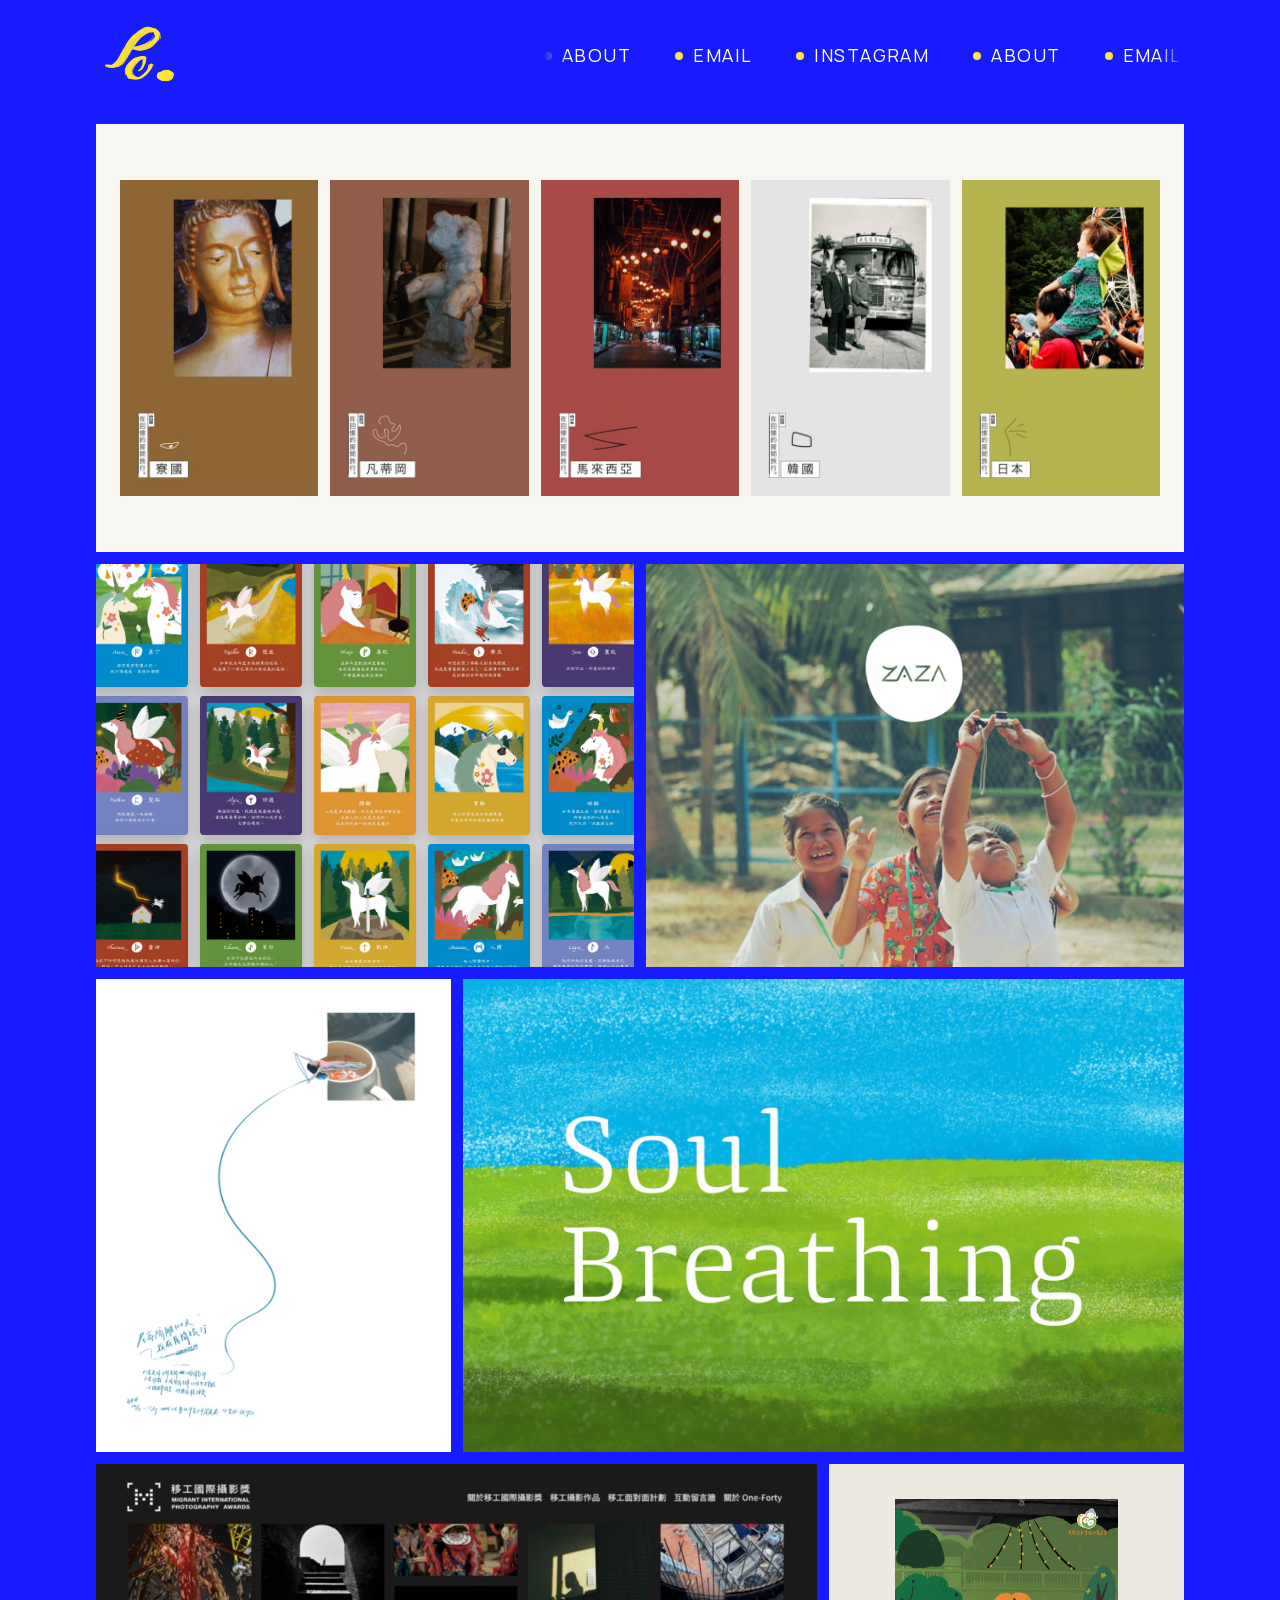
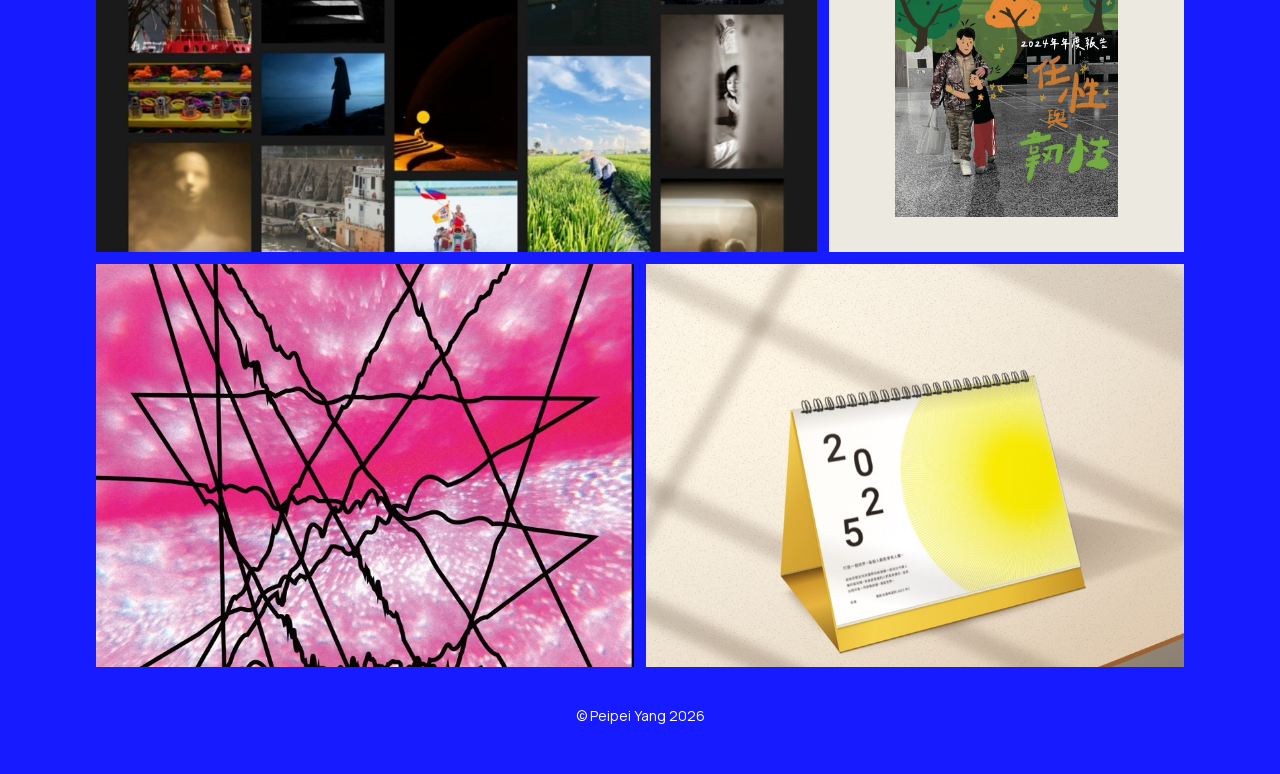
==== commit d45fba4d: "Desk calendar: photographic desk scene, angled view Co-Authored-By: Claude Sonnet 5.5 <noreply@anthr" ====
--- a/docs/index.html
+++ b/docs/index.html
@@ -10,7 +10,7 @@
 <meta property="og:description" content="Chian-Pei Yang (Peipei) is a visual artist and designer based in Taiwan, working across picture books, illustration, publications, exhibitions, and brand design.">
 <meta property="og:type" content="website">
 <link rel="icon" href="assets/brand/favicon.png">
-<link rel="stylesheet" href="style.css?v=1795760259">
+<link rel="stylesheet" href="style.css?v=1795761873">
 </head>
 <body class="page-home">
 <a class="skip-link" href="#main">Skip to content</a>
@@ -19,6 +19,6 @@
 <h1 class="sr-only">Chian-Pei Yang — Visual artist and designer based in Taiwan</h1><section class="home-grid" aria-label="Work"><div class="home-row"><a class="tile feature" style="grid-column:span 12;--ar:3/1" href="travelling-in-my-room/"><span class="media covers" data-covers="assets/home/cover-01.jpg,assets/home/cover-02.jpg,assets/home/cover-03.jpg,assets/home/cover-04.jpg,assets/home/cover-05.jpg,assets/home/cover-06.jpg,assets/home/cover-07.jpg,assets/home/cover-08.jpg,assets/home/cover-09.jpg,assets/home/cover-10.jpg,assets/home/cover-11.jpg,assets/home/cover-12.jpg,assets/home/cover-13.jpg,assets/home/cover-14.jpg,assets/home/cover-15.jpg,assets/home/cover-16.jpg,assets/home/cover-17.jpg,assets/home/cover-18.jpg,assets/home/cover-19.jpg,assets/home/cover-20.jpg,assets/home/cover-21.jpg,assets/home/cover-22.jpg,assets/home/cover-23.jpg,assets/home/cover-24.jpg,assets/home/cover-25.jpg,assets/home/cover-26.jpg,assets/home/cover-27.jpg,assets/home/cover-28.jpg,assets/home/cover-29.jpg" role="img" aria-label="Several of the books laid out on a table"><span class="book"><img class="on" src="assets/home/cover-01.jpg" alt="" width="420" height="668" fetchpriority="high"><img class="off" alt="" width="420" height="668" aria-hidden="true"></span><span class="book"><img class="on" src="assets/home/cover-07.jpg" alt="" width="420" height="668" ><img class="off" alt="" width="420" height="668" aria-hidden="true"></span><span class="book"><img class="on" src="assets/home/cover-13.jpg" alt="" width="420" height="668" ><img class="off" alt="" width="420" height="668" aria-hidden="true"></span><span class="book"><img class="on" src="assets/home/cover-19.jpg" alt="" width="420" height="668" ><img class="off" alt="" width="420" height="668" aria-hidden="true"></span><span class="book"><img class="on" src="assets/home/cover-25.jpg" alt="" width="420" height="668" ><img class="off" alt="" width="420" height="668" aria-hidden="true"></span></span><span class="label">Travelling in My Room | Art · Book design</span></a></div><div class="home-row"><a class="tile" style="grid-column:span 6;--ar:4/3" href="rune-cards/"><span class="media"><span class="comp grid" style="--ar:4/3;background:#d8d8dc" role="img" aria-label="Rune Healing Cards laid out in three rows"><span class="cf-card" style="--w:19%;--x:-1.90%;--y:-3.83%;--r:0deg"><img src="assets/home/rune-01-480.jpg" alt="" width="480" height="652" loading="lazy"></span><span class="cf-card" style="--w:19%;--x:19.30%;--y:-3.83%;--r:0deg"><img src="assets/home/rune-02-480.jpg" alt="" width="480" height="652" loading="lazy"></span><span class="cf-card" style="--w:19%;--x:40.50%;--y:-3.83%;--r:0deg"><img src="assets/home/rune-03-480.jpg" alt="" width="480" height="652" loading="lazy"></span><span class="cf-card" style="--w:19%;--x:61.70%;--y:-3.83%;--r:0deg"><img src="assets/home/rune-04-480.jpg" alt="" width="480" height="652" loading="lazy"></span><span class="cf-card" style="--w:19%;--x:82.90%;--y:-3.83%;--r:0deg"><img src="assets/home/rune-05-480.jpg" alt="" width="480" height="652" loading="lazy"></span><span class="cf-card" style="--w:19%;--x:-1.90%;--y:32.79%;--r:0deg"><img src="assets/home/rune-06-480.jpg" alt="" width="480" height="652" loading="lazy"></span><span class="cf-card" style="--w:19%;--x:19.30%;--y:32.79%;--r:0deg"><img src="assets/home/rune-07-480.jpg" alt="" width="480" height="652" loading="lazy"></span><span class="cf-card" style="--w:19%;--x:40.50%;--y:32.79%;--r:0deg"><img src="assets/home/rune-09-480.jpg" alt="" width="480" height="652" loading="lazy"></span><span class="cf-card" style="--w:19%;--x:61.70%;--y:32.79%;--r:0deg"><img src="assets/home/rune-10-480.jpg" alt="" width="480" height="652" loading="lazy"></span><span class="cf-card" style="--w:19%;--x:82.90%;--y:32.79%;--r:0deg"><img src="assets/home/rune-11-480.jpg" alt="" width="480" height="652" loading="lazy"></span><span class="cf-card" style="--w:19%;--x:-1.90%;--y:69.41%;--r:0deg"><img src="assets/home/rune-15-480.jpg" alt="" width="480" height="652" loading="lazy"></span><span class="cf-card" style="--w:19%;--x:19.30%;--y:69.41%;--r:0deg"><img src="assets/home/rune-20-480.jpg" alt="" width="480" height="652" loading="lazy"></span><span class="cf-card" style="--w:19%;--x:40.50%;--y:69.41%;--r:0deg"><img src="assets/home/rune-22-480.jpg" alt="" width="480" height="652" loading="lazy"></span><span class="cf-card" style="--w:19%;--x:61.70%;--y:69.41%;--r:0deg"><img src="assets/home/rune-25-480.jpg" alt="" width="480" height="652" loading="lazy"></span><span class="cf-card" style="--w:19%;--x:82.90%;--y:69.41%;--r:0deg"><img src="assets/home/rune-26-480.jpg" alt="" width="480" height="652" loading="lazy"></span></span></span><span class="label">Rune Healing Cards | Art · Illustration</span></a><a class="tile" style="grid-column:span 6;--ar:4/3" href="zaza/"><span class="media"><img src="assets/zaza/cover-2000.jpg" srcset="assets/zaza/cover-800.jpg 800w, assets/zaza/cover-1600.jpg 1600w, assets/zaza/cover-2000.jpg 2000w" sizes="(min-width: 900px) 50vw, 100vw" width="2000" height="1245" alt="" loading="lazy" decoding="async"></span><span class="label">ZAZA Photobook | Design</span></a></div><div class="home-row"><a class="tile" style="grid-column:span 4;--ar:3/4" href="exhibition-visual-design/"><span class="media"><img src="assets/exhibition-visual-design/cover-1875.jpg" srcset="assets/exhibition-visual-design/cover-800.jpg 800w, assets/exhibition-visual-design/cover-1875.jpg 1875w" sizes="(min-width: 900px) 33vw, 100vw" width="1875" height="2500" alt="" loading="lazy" decoding="async"></span><span class="label">Exhibition Visual Design | Design</span></a><a class="tile fill" style="grid-column:span 8;--ar:3/4" href="soul-breathing/"><span class="media"><img src="assets/soul-breathing/cover-2048.jpg" srcset="assets/soul-breathing/cover-800.jpg 800w, assets/soul-breathing/cover-1600.jpg 1600w, assets/soul-breathing/cover-2048.jpg 2048w" sizes="(min-width: 900px) 67vw, 100vw" width="2048" height="2048" alt="" loading="lazy" decoding="async"></span><span class="label">Soul Breathing | Art</span></a></div><div class="home-row"><a class="tile" style="grid-column:span 8;--ar:1280/688" href="migrant-voice-ui/"><span class="media"><video class="autovid" muted loop playsinline preload="none" poster="assets/migrant-voice/wall-loop.jpg" aria-label="The photo wall of the website scrolling" ><source src="assets/migrant-voice/wall-loop.mp4" type="video/mp4"></video></span><span class="label">One-Forty Voice of Migrant Web | Design · Digital</span></a><a class="tile fill" style="grid-column:span 4;--ar:1280/688" href="chen-chou-foundation/"><span class="media padded" style="background:#ece9e1"><img src="assets/chen-chou-foundation/cover-988.jpg" srcset="assets/chen-chou-foundation/cover-800.jpg 800w, assets/chen-chou-foundation/cover-988.jpg 988w" sizes="(min-width: 900px) 33vw, 100vw" width="988" height="1406" alt="" loading="lazy" decoding="async"></span><span class="label">Chen Chou Foundation | Design</span></a></div><div class="home-row"><a class="tile" style="grid-column:span 6;--ar:4/3" href="microscopic-explorations/"><span class="media"><img src="assets/microscopic-explorations/cover-1680.jpg" srcset="assets/microscopic-explorations/cover-800.jpg 800w, assets/microscopic-explorations/cover-1680.jpg 1680w" sizes="(min-width: 900px) 50vw, 100vw" width="1680" height="2400" alt="" loading="lazy" decoding="async"></span><span class="label">Microscopic Explorations | Art</span></a><a class="tile" style="grid-column:span 6;--ar:4/3" href="amnesty-calendar/"><span class="media"><img src="assets/amnesty-calendar/cover-1072.jpg" srcset="assets/amnesty-calendar/cover-800.jpg 800w, assets/amnesty-calendar/cover-1072.jpg 1072w" sizes="(min-width: 900px) 50vw, 100vw" width="1072" height="984" alt="" loading="lazy" decoding="async"></span><span class="label">Amnesty International Taiwan | Design</span></a></div></section>
 </main>
 <footer class="site-footer">© Peipei Yang 2026</footer>
-<script src="main.js?v=1795760259" defer></script>
+<script src="main.js?v=1795761873" defer></script>
 </body>
 </html>
--- a/docs/style.css
+++ b/docs/style.css
@@ -293,42 +293,92 @@
   --turn-time: 1800ms;
   --front-lean: 22deg;
   --rear-lean: -31deg;
+  --grain: url("data:image/svg+xml,%3Csvg xmlns='http://www.w3.org/2000/svg' width='180' height='180'%3E%3Cfilter id='g'%3E%3CfeTurbulence type='fractalNoise' baseFrequency='.37' numOctaves='2' stitchTiles='stitch'/%3E%3CfeColorMatrix values='0 0 0 0 .44 0 0 0 0 .30 0 0 0 0 .17 2.45 0 0 0 -1.53'/%3E%3C/filter%3E%3Cpath fill='white' filter='url(%23g)' d='M0 0h180v180H0z'/%3E%3C/svg%3E");
   position: relative;
-  aspect-ratio: var(--ar, 1184 / 890);
+  aspect-ratio: var(--ar, 1184 / 940);
   overflow: hidden;
   isolation: isolate;
-  perspective: clamp(750px, 140vw, 1800px);
-  perspective-origin: 50% 38%;
-  background: radial-gradient(ellipse at 22% 14%, rgba(255,255,255,.68), transparent 72%),
-              linear-gradient(150deg, transparent 33%, rgba(86,73,43,.105)),
-              var(--desk, #f7f6f1);
+  perspective: clamp(650px, 125vw, 1600px);
+  perspective-origin: 50% 45%;
+  background: var(--grain), linear-gradient(155deg, #a79a86 68%, #83796c);
+}
+.flipcal::before,
+.flipcal .cal-set,
+.flipcal .cal-set::after {
+  position: absolute;
+  pointer-events: none;
 }
 .flipcal::before {
   content: "";
-  position: absolute;
-  inset: 73% 8% 1% 14%;
-  pointer-events: none;
-  background: radial-gradient(ellipse closest-side at 56% 61%, rgba(61,48,23,.28), rgba(61,48,23,.105) 56%, transparent);
-  transform: rotate(4deg);
+  inset: 0;
+  clip-path: polygon(0 0, 100% 0, 100% 85%, 66% 100%, 0 100%);
+  background: repeating-linear-gradient(162deg, rgba(78,40,15,.18) 0 1px, transparent 1px 3px),
+              linear-gradient(96deg, #8a532a 50%, #a66937);
+}
+.flipcal .cal-set {
+  inset: 0;
+  clip-path: polygon(0 0, 100% 0, 100% 84%, 63% 100%, 0 100%);
+  background: var(--grain),
+              radial-gradient(ellipse at 19% 32%, #fff6e5, transparent 78%),
+              linear-gradient(145deg, var(--desk, #f7f6f1), #ddc7ab);
+}
+.flipcal .cal-set::after {
+  content: "";
+  inset: -8%;
+  background:
+    linear-gradient(119deg, transparent 24%, rgba(86,60,40,.20) 24.4% 26%, transparent 26.5%),
+    linear-gradient(25deg, transparent 17%, rgba(91,64,45,.25) 18% 20%, transparent 21% 31%,
+      rgba(87,61,43,.20) 32% 34%, transparent 35% 56%, rgba(87,61,43,.18) 57% 59%,
+      transparent 60% 76%, rgba(87,61,43,.15) 77% 86%, transparent 87%);
+  filter: blur(clamp(3px, .65vw, 9px));
 }
 .flipcal .cal {
-  position: absolute;
-  top: 37%;
-  left: 49%;
+  --camera-yaw: 23deg;
+  position: absolute;
+  top: 35%;
+  left: 51%;
   width: var(--cw, 49%);
   aspect-ratio: var(--pa, 748 / 578);
-  transform: translateX(-50%) rotateY(-19deg);
+  transform: translateX(-50%) rotateZ(-4deg) rotateX(-13deg) rotateY(var(--camera-yaw));
   transform-origin: 50% 0;
   transform-style: preserve-3d;
 }
-.flipcal .cal::before {
+/* The bottom fold bridges the front and rear boards at the desk plane. */
+.flipcal .cal-floor,
+.flipcal .cal-shadow {
+  position: absolute;
+  top: 104%;
+  transform-origin: 50% 0;
+}
+.flipcal .cal-floor {
+  left: -.6%;
+  right: -.6%;
+  height: 104%;
+  transform: rotateX(-90deg) translateY(-40%);
+  background: linear-gradient(180deg, #88601d, #e7b53f 53%, #d0992c 82%, #6e4613);
+}
+.flipcal .cal-shadow {
+  left: -2%;
+  width: 181%;
+  height: 180%;
+  transform: translateY(1px) rotateX(-90deg) translateY(-25%);
+  filter: blur(clamp(3px, .85vw, 11px));
+}
+.flipcal .cal-shadow::before,
+.flipcal .cal-shadow::after {
   content: "";
   position: absolute;
-  inset: 0 -5% -21%;
   pointer-events: none;
-  transform: rotateX(var(--front-lean)) translateZ(-9px);
-  transform-origin: 50% 0;
-  background: radial-gradient(ellipse 49% 6% at 51% 93%, rgba(52,42,20,.44), rgba(52,42,20,.18) 44%, transparent);
+}
+.flipcal .cal-shadow::before {
+  inset: 1% 0 4%;
+  clip-path: polygon(0 47%, 1% 15%, 35% 0, 96% 13%, 83% 61%, 62% 88%, 26% 66%);
+  background: radial-gradient(ellipse at 33% 54%, rgba(66,39,18,.58), rgba(77,51,30,.35) 42%, transparent 87%);
+}
+.flipcal .cal-shadow::after {
+  inset: 0 44% 0 0;
+  background: radial-gradient(ellipse 49% 5% at 50% 3%, rgba(64,37,15,.48), transparent),
+              radial-gradient(ellipse 49% 6% at 50% 59%, rgba(64,37,15,.43), transparent);
 }
 .flipcal .cal-front,
 .flipcal .cal-rear,
@@ -339,24 +389,14 @@
 .flipcal .cal-front {
   inset: 0 -.6% -12% -.6%;
   transform: rotateX(var(--front-lean)) translateZ(-5px);
-  background: linear-gradient(174deg, #f6d94c 76%, #f8da46 90%, #e7c12b);
-  box-shadow: inset 0 -2px rgba(116,79,12,.48);
+  background: linear-gradient(107deg, #d6a529, #f7d34d 30%, #eac039 73%, #c49125);
+  box-shadow: inset 0 1px #ffe485, inset 0 -2px rgba(103,63,14,.55), 0 1px 2px rgba(72,42,16,.33);
 }
 .flipcal .cal-rear {
   inset: 0 -.6% -21% -.6%;
   transform: rotateX(var(--rear-lean));
-  background: linear-gradient(163deg, #dabc42, #9e7421);
-}
-.flipcal .cal-side {
-  position: absolute;
-  top: 0;
-  left: 100.6%;
-  width: 80.6%;
-  height: 104%;
-  clip-path: polygon(40% 0, 100% 100%, 0 100%);
-  background: linear-gradient(145deg, #9c7b29, #b28c2a 54%, #d1ae42 99%);
-  transform: rotateY(90deg) translateX(-40%);
-  transform-origin: 0 0;
+  background: linear-gradient(115deg, #f8d353, #dbad37 20%, #bc8825 75%, #986419);
+  box-shadow: inset 0 -2px rgba(95,57,12,.47);
 }
 .flipcal .cal-edges {
   inset: 0 -.7% -1.15% 0;
@@ -411,8 +451,9 @@
 }
 .flipcal .ffront::before, .flipcal .fback::before {
   inset: 0;
-  background: linear-gradient(180deg, rgba(40,33,20,.13), transparent 10%),
-              linear-gradient(110deg, transparent 31%, rgba(40,33,20,.045));
+  background: linear-gradient(180deg, rgba(48,33,19,.17), transparent 12%),
+              linear-gradient(113deg, rgba(255,235,198,.15), transparent 42%, rgba(82,60,41,.07)),
+              linear-gradient(23deg, transparent 9%, rgba(82,60,41,.09) 16% 20%, transparent 28%);
 }
 .flipcal .ffront::after, .flipcal .fback::after {
   inset: .75% 2.5% auto;
@@ -475,7 +516,7 @@
     animation-timing-function: cubic-bezier(.48,.03,.71,.72);
   }
   52% {
-    transform: rotateX(170deg) scaleY(.62) skewX(-2deg);
+    transform: rotateX(170deg) scaleY(.60) skewX(-2deg);
     animation-timing-function: cubic-bezier(.3,.24,.52,1);
   }
   100% { transform: rotateX(328deg) scaleY(1) skewX(0); }
@@ -489,12 +530,17 @@
   100% { opacity: .42; }
 }
 @media (max-width: 900px) {
-  .flipcal .cal { width: 58%; }
+  .flipcal .cal { width: 57%; }
   .flipcal { aspect-ratio: 1; }
 }
 @media (max-width: 600px) {
-  .flipcal .cal { width: 73%; }
-  .flipcal { aspect-ratio: 5 / 6; }
+  .flipcal .cal {
+    --camera-yaw: 14deg;
+    top: 36%;
+    left: 49%;
+    width: calc(52% + 36px);
+  }
+  .flipcal { aspect-ratio: 4 / 5; }
 }
 @media (prefers-reduced-motion: reduce) {
   .flipcal .fpage.is-turning,
